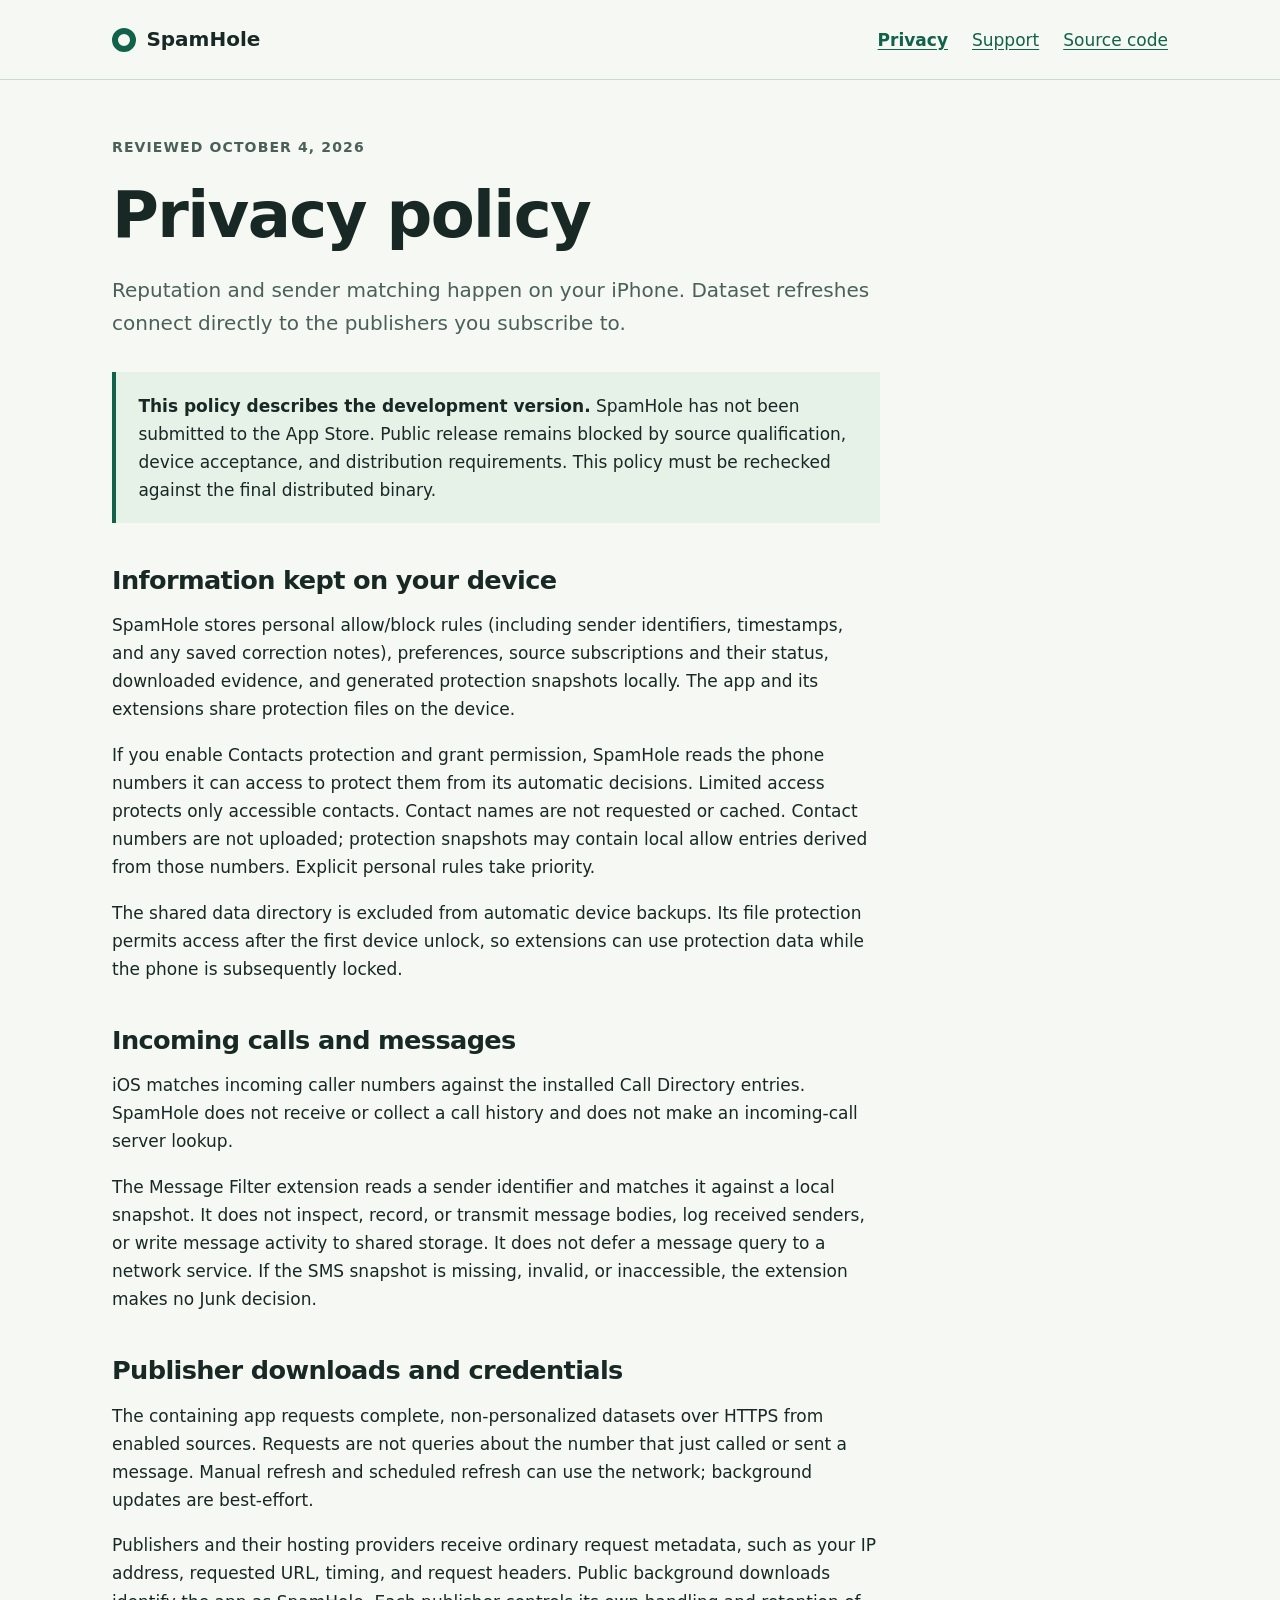
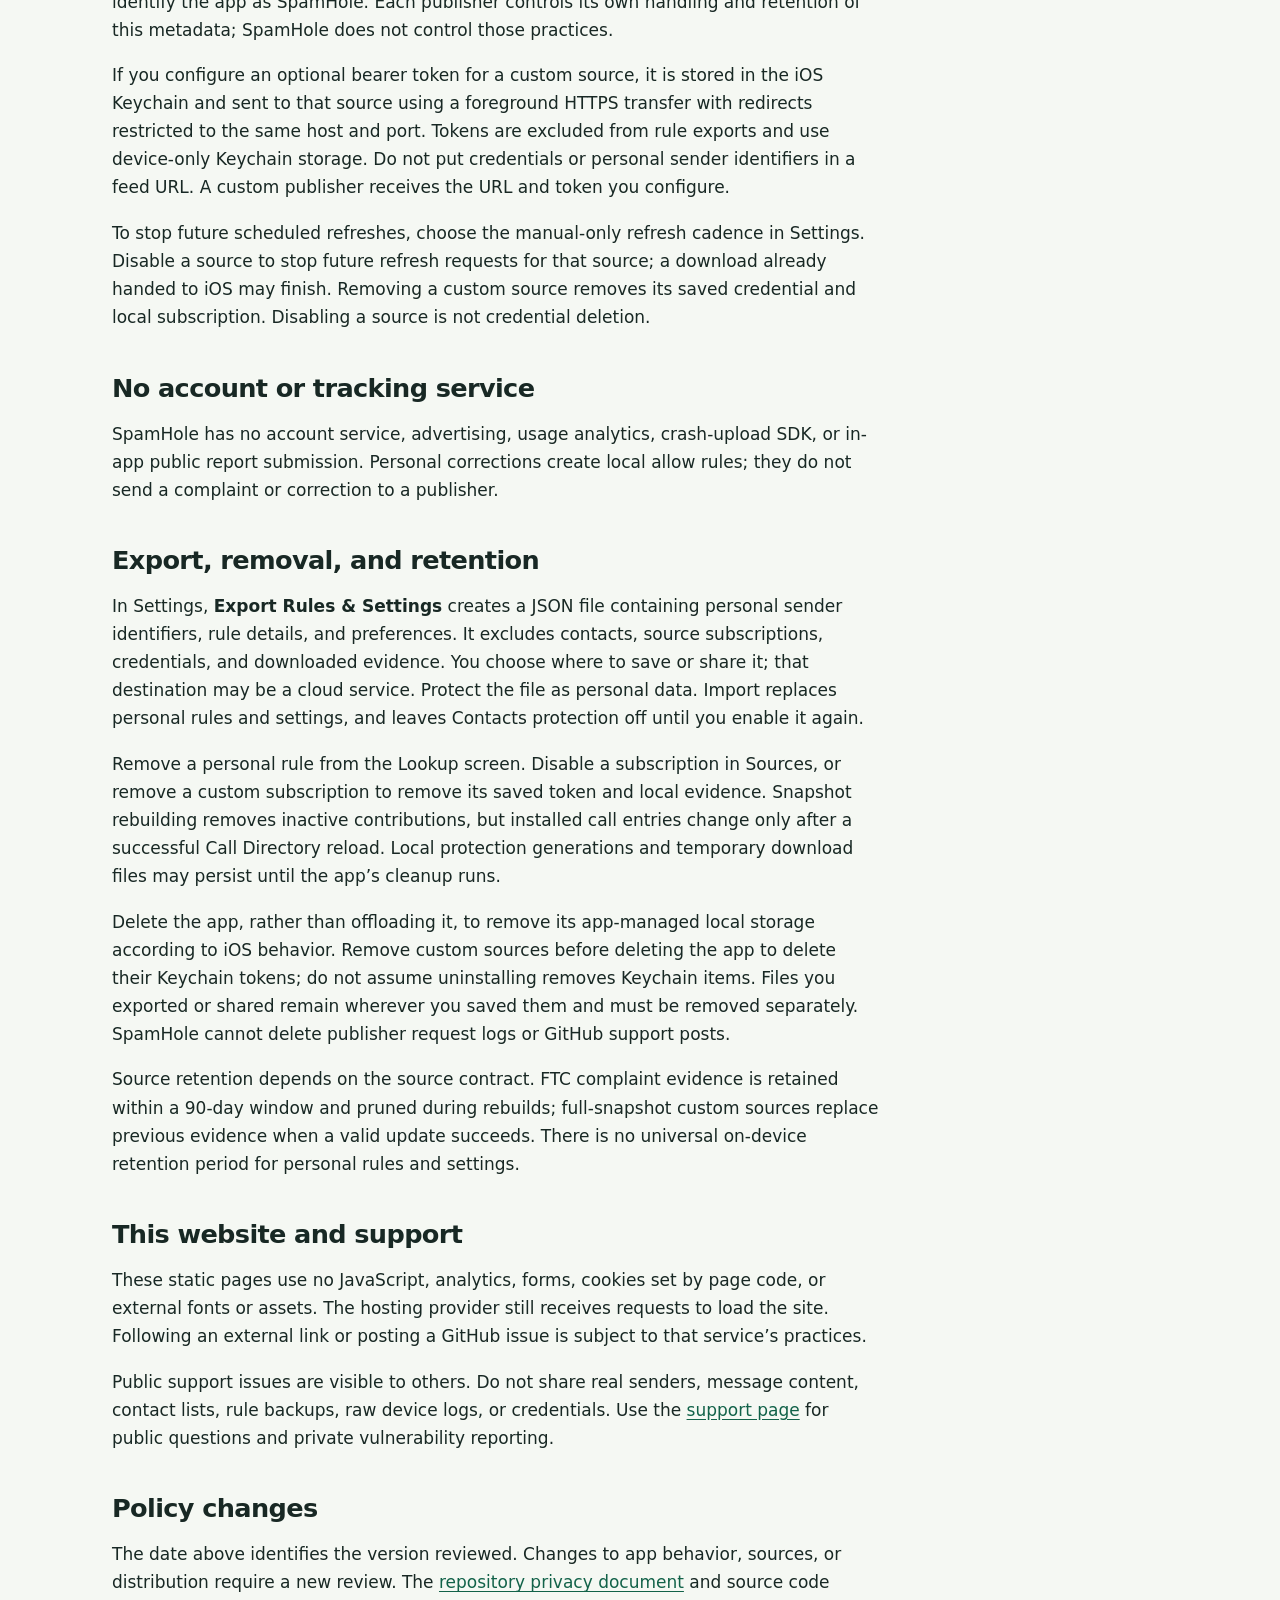
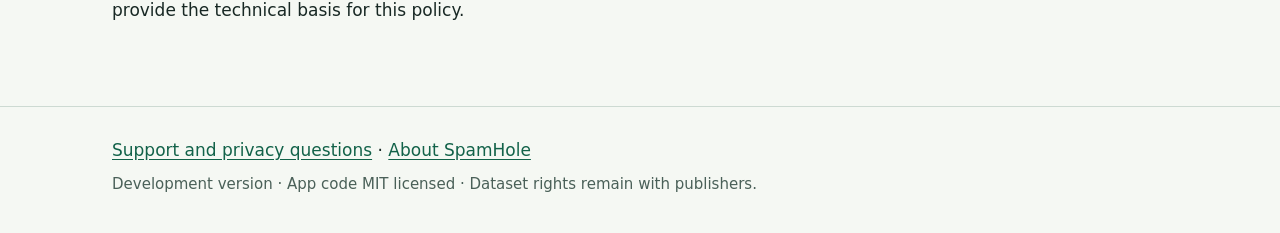
==== docs/site/privacy.html @ cdbd76ef "Automate iOS release checks and publish privacy and support pages" ====
<!doctype html>
<html lang="en">
<head>
    <meta charset="utf-8">
    <meta name="viewport" content="width=device-width, initial-scale=1">
    <meta name="description" content="SpamHole development privacy policy: local sender rules, optional Contacts protection, publisher downloads, export, and deletion.">
    <title>Privacy Policy — SpamHole</title>
    <link rel="stylesheet" href="styles.css">
</head>
<body>
    <a class="skip" href="#main">Skip to content</a>
    <header><div class="wrap header-inner">
        <a class="brand" href="index.html"><span class="mark" aria-hidden="true"></span>SpamHole</a>
        <nav aria-label="Main navigation"><a href="privacy.html" aria-current="page">Privacy</a><a href="support.html">Support</a><a href="https://github.com/eslutz/SpamHole">Source code</a></nav>
    </div></header>
    <main id="main" class="wrap"><div class="content">
        <p class="eyebrow">Reviewed October 4, 2026</p>
        <h1>Privacy policy</h1>
        <p class="lead">Reputation and sender matching happen on your iPhone. Dataset refreshes connect directly to the publishers you subscribe to.</p>
        <div class="notice"><p><strong>This policy describes the development version.</strong> SpamHole has not been submitted to the App Store. Public release remains blocked by source qualification, device acceptance, and distribution requirements. This policy must be rechecked against the final distributed binary.</p></div>
        <section><h2>Information kept on your device</h2><p>SpamHole stores personal allow/block rules (including sender identifiers, timestamps, and any saved correction notes), preferences, source subscriptions and their status, downloaded evidence, and generated protection snapshots locally. The app and its extensions share protection files on the device.</p><p>If you enable Contacts protection and grant permission, SpamHole reads the phone numbers it can access to protect them from its automatic decisions. Limited access protects only accessible contacts. Contact names are not requested or cached. Contact numbers are not uploaded; protection snapshots may contain local allow entries derived from those numbers. Explicit personal rules take priority.</p><p>The shared data directory is excluded from automatic device backups. Its file protection permits access after the first device unlock, so extensions can use protection data while the phone is subsequently locked.</p></section>
        <section><h2>Incoming calls and messages</h2><p>iOS matches incoming caller numbers against the installed Call Directory entries. SpamHole does not receive or collect a call history and does not make an incoming-call server lookup.</p><p>The Message Filter extension reads a sender identifier and matches it against a local snapshot. It does not inspect, record, or transmit message bodies, log received senders, or write message activity to shared storage. It does not defer a message query to a network service. If the SMS snapshot is missing, invalid, or inaccessible, the extension makes no Junk decision.</p></section>
        <section><h2>Publisher downloads and credentials</h2><p>The containing app requests complete, non-personalized datasets over HTTPS from enabled sources. Requests are not queries about the number that just called or sent a message. Manual refresh and scheduled refresh can use the network; background updates are best-effort.</p><p>Publishers and their hosting providers receive ordinary request metadata, such as your IP address, requested URL, timing, and request headers. Public background downloads identify the app as SpamHole. Each publisher controls its own handling and retention of this metadata; SpamHole does not control those practices.</p><p>If you configure an optional bearer token for a custom source, it is stored in the iOS Keychain and sent to that source using a foreground HTTPS transfer with redirects restricted to the same host and port. Tokens are excluded from rule exports and use device-only Keychain storage. Do not put credentials or personal sender identifiers in a feed URL. A custom publisher receives the URL and token you configure.</p><p>To stop future scheduled refreshes, choose the manual-only refresh cadence in Settings. Disable a source to stop future refresh requests for that source; a download already handed to iOS may finish. Removing a custom source removes its saved credential and local subscription. Disabling a source is not credential deletion.</p></section>
        <section><h2>No account or tracking service</h2><p>SpamHole has no account service, advertising, usage analytics, crash-upload SDK, or in-app public report submission. Personal corrections create local allow rules; they do not send a complaint or correction to a publisher.</p></section>
        <section><h2>Export, removal, and retention</h2><p>In Settings, <strong>Export Rules &amp; Settings</strong> creates a JSON file containing personal sender identifiers, rule details, and preferences. It excludes contacts, source subscriptions, credentials, and downloaded evidence. You choose where to save or share it; that destination may be a cloud service. Protect the file as personal data. Import replaces personal rules and settings, and leaves Contacts protection off until you enable it again.</p><p>Remove a personal rule from the Lookup screen. Disable a subscription in Sources, or remove a custom subscription to remove its saved token and local evidence. Snapshot rebuilding removes inactive contributions, but installed call entries change only after a successful Call Directory reload. Local protection generations and temporary download files may persist until the app’s cleanup runs.</p><p>Delete the app, rather than offloading it, to remove its app-managed local storage according to iOS behavior. Remove custom sources before deleting the app to delete their Keychain tokens; do not assume uninstalling removes Keychain items. Files you exported or shared remain wherever you saved them and must be removed separately. SpamHole cannot delete publisher request logs or GitHub support posts.</p><p>Source retention depends on the source contract. FTC complaint evidence is retained within a 90-day window and pruned during rebuilds; full-snapshot custom sources replace previous evidence when a valid update succeeds. There is no universal on-device retention period for personal rules and settings.</p></section>
        <section><h2>This website and support</h2><p>These static pages use no JavaScript, analytics, forms, cookies set by page code, or external fonts or assets. The hosting provider still receives requests to load the site. Following an external link or posting a GitHub issue is subject to that service’s practices.</p><p>Public support issues are visible to others. Do not share real senders, message content, contact lists, rule backups, raw device logs, or credentials. Use the <a href="support.html">support page</a> for public questions and private vulnerability reporting.</p></section>
        <section><h2>Policy changes</h2><p>The date above identifies the version reviewed. Changes to app behavior, sources, or distribution require a new review. The <a href="https://github.com/eslutz/SpamHole/blob/main/docs/privacy.md">repository privacy document</a> and source code provide the technical basis for this policy.</p></section>
    </div></main>
    <footer><div class="wrap"><p><a href="support.html">Support and privacy questions</a> · <a href="index.html">About SpamHole</a></p><p class="small">Development version · App code MIT licensed · Dataset rights remain with publishers.</p></div></footer>
</body>
</html>
---- docs/site/styles.css ----
:root { color-scheme: light; --ink: #182824; --muted: #4a6058; --paper: #f5f8f3; --line: #cddad2; --accent: #126249; --tint: #e6f1e8; }
* { box-sizing: border-box; }
html { scroll-padding-top: 2rem; }
body { margin: 0; background: var(--paper); color: var(--ink); font: 1.0625rem/1.65 system-ui, -apple-system, BlinkMacSystemFont, "Segoe UI", sans-serif; }
a { color: var(--accent); text-underline-offset: .2em; }
a:hover { text-decoration-thickness: .15em; }
a:focus-visible, summary:focus-visible { outline: 3px solid var(--accent); outline-offset: 5px; border-radius: 2px; }
.skip { position: absolute; top: -6rem; left: 1rem; padding: .65rem 1rem; background: white; z-index: 1; }
.skip:focus { top: 1rem; }
.wrap { width: min(100% - 2.5rem, 66rem); margin-inline: auto; }
header { border-bottom: 1px solid var(--line); }
.header-inner { display: flex; align-items: center; justify-content: space-between; gap: 1.5rem; padding-block: 1.2rem; flex-wrap: wrap; }
.brand { display: inline-flex; align-items: center; gap: .65rem; color: var(--ink); font-weight: 750; font-size: 1.25rem; text-decoration: none; }
.mark { width: 1.5rem; height: 1.5rem; border-radius: 50%; border: .4rem solid var(--accent); }
nav { display: flex; gap: 1.5rem; flex-wrap: wrap; }
nav a { padding-block: .4rem; }
nav a[aria-current="page"] { font-weight: 750; }
main { padding-block: 3.5rem 4rem; }
.eyebrow { font-size: .875rem; font-weight: 700; letter-spacing: .08em; text-transform: uppercase; color: var(--muted); }
h1, h2, h3 { line-height: 1.2; letter-spacing: -.025em; }
h1 { margin: .6rem 0 1.3rem; font-size: clamp(2.25rem, 6vw, 4rem); max-width: 17ch; }
h2 { font-size: 1.6rem; margin: 0 0 1rem; }
h3 { font-size: 1.2rem; }
p { margin: 0 0 1.1rem; }
.lead { font-size: 1.25rem; max-width: 48rem; color: var(--muted); }
.notice { border-left: 4px solid var(--accent); padding: 1.2rem 1.4rem; margin-block: 2rem; background: var(--tint); }
.notice p:last-child { margin-bottom: 0; }
.content { max-width: 48rem; }
section { margin-top: 2.6rem; }
.grid { display: grid; grid-template-columns: repeat(2, minmax(0, 1fr)); gap: 1.25rem; margin-top: 2rem; }
.card { border: 1px solid var(--line); background: white; border-radius: .75rem; padding: 1.6rem; }
.card h2 { font-size: 1.4rem; }
.button { display: inline-block; background: var(--accent); color: white; text-decoration: none; font-weight: 650; padding: .75rem 1.1rem; border-radius: .4rem; }
ul, ol { padding-left: 1.5rem; }
li { margin-block: .6rem; }
details { border-top: 1px solid var(--line); padding-block: 1rem; }
details:last-child { border-bottom: 1px solid var(--line); }
summary { cursor: pointer; font-weight: 650; padding-block: .3rem; }
details p { margin: 1rem 0 .4rem; }
.small { font-size: .9375rem; color: var(--muted); }
footer { border-top: 1px solid var(--line); padding-block: 1.8rem; }
footer p { margin-bottom: .5rem; }
@media (max-width: 38rem) { .grid { grid-template-columns: 1fr; } main { padding-top: 2.25rem; } nav { gap: 1rem; } }
@media (prefers-reduced-motion: reduce) { html { scroll-behavior: auto; } }
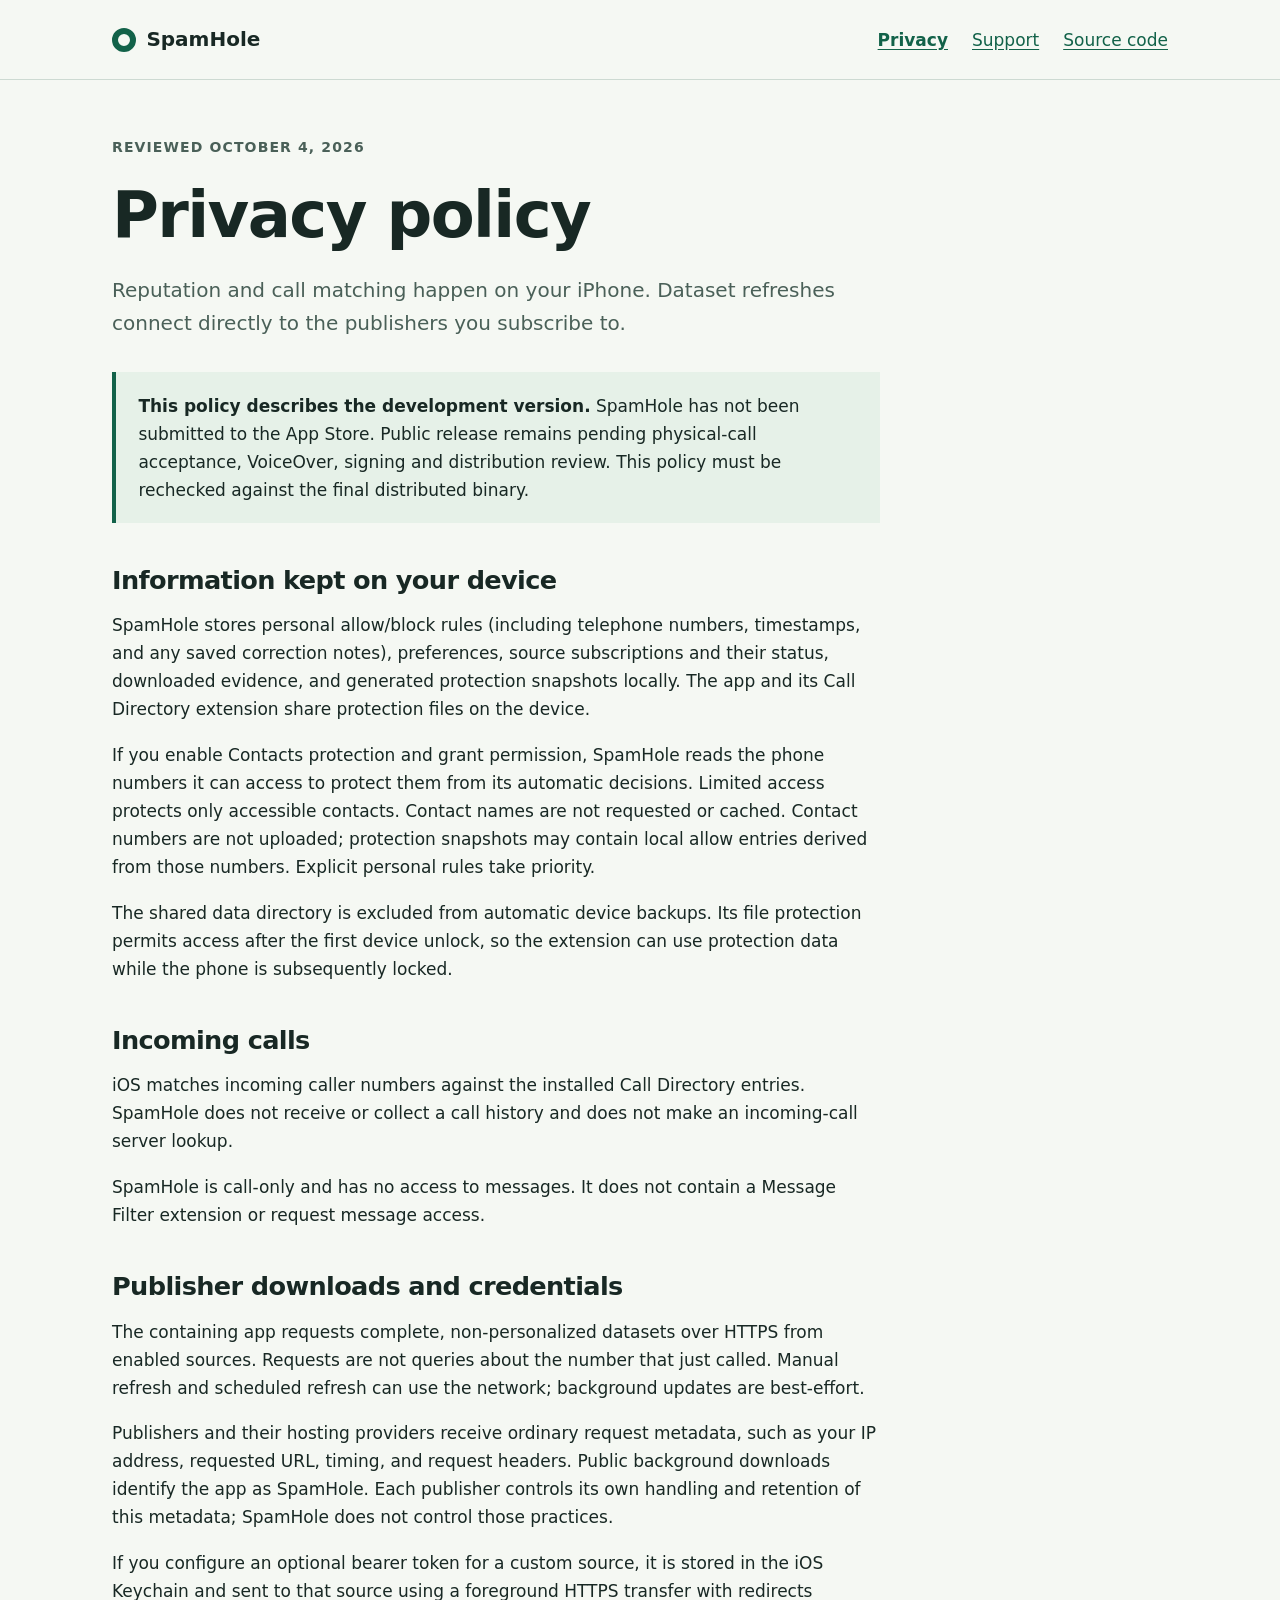
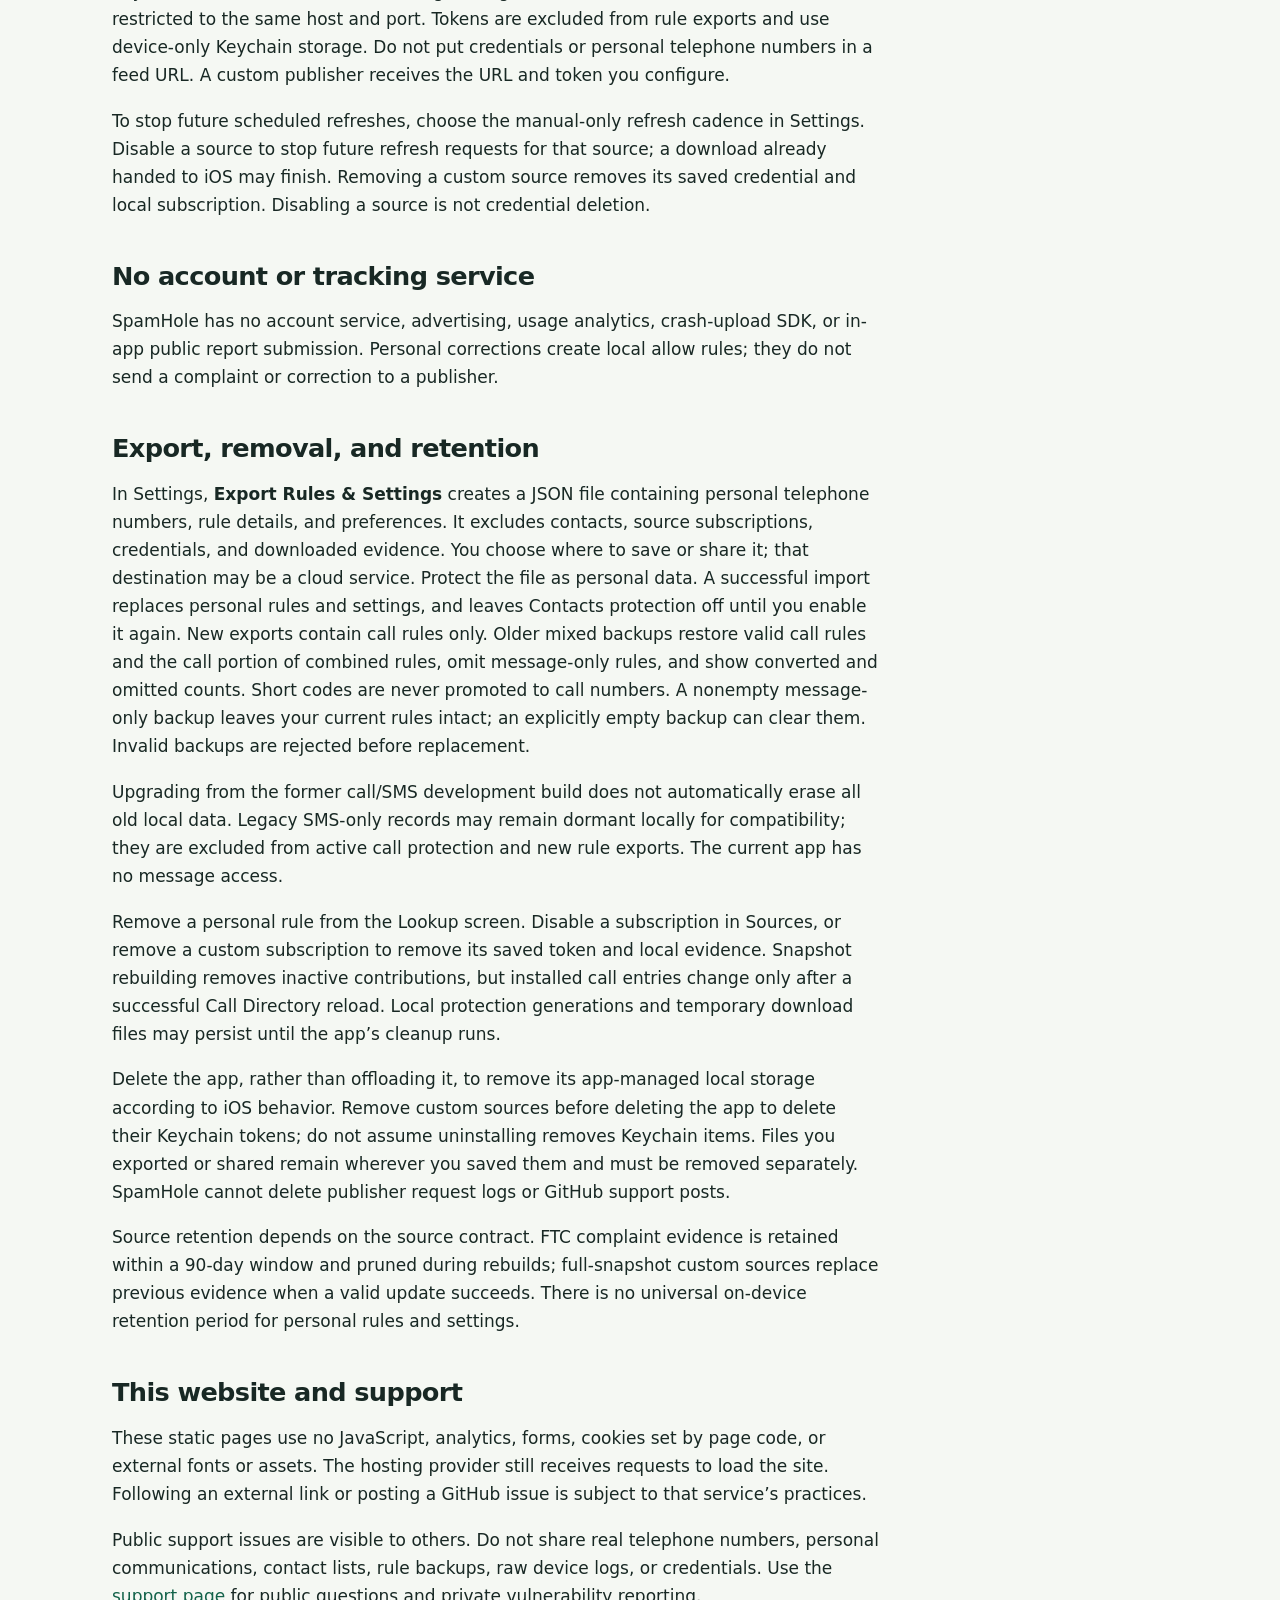
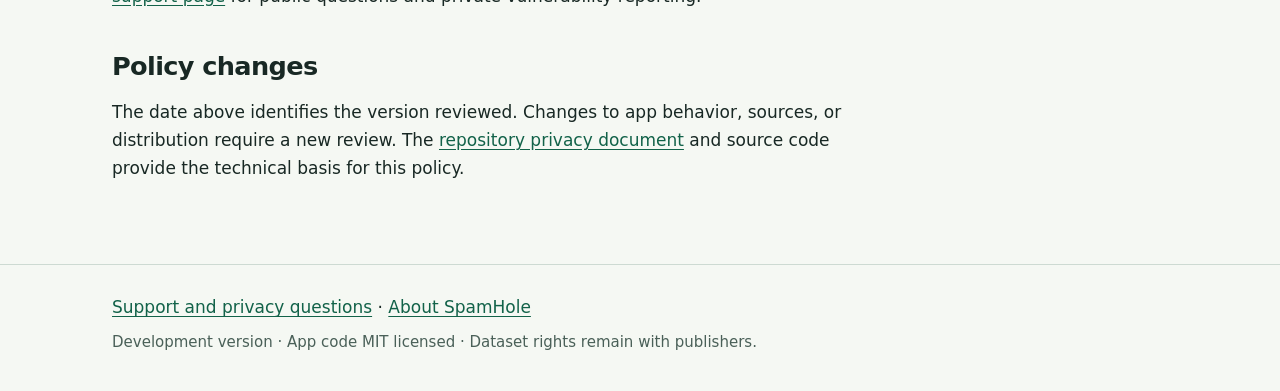
==== commit 1652f168: "Make SpamHole call-only and preserve legacy local data" ====
--- a/docs/site/privacy.html
+++ b/docs/site/privacy.html
@@ -3,7 +3,7 @@
 <head>
     <meta charset="utf-8">
     <meta name="viewport" content="width=device-width, initial-scale=1">
-    <meta name="description" content="SpamHole development privacy policy: local sender rules, optional Contacts protection, publisher downloads, export, and deletion.">
+    <meta name="description" content="SpamHole development privacy policy: local call rules, optional Contacts protection, publisher downloads, export, and deletion.">
     <title>Privacy Policy — SpamHole</title>
     <link rel="stylesheet" href="styles.css">
 </head>
@@ -16,14 +16,14 @@
     <main id="main" class="wrap"><div class="content">
         <p class="eyebrow">Reviewed October 4, 2026</p>
         <h1>Privacy policy</h1>
-        <p class="lead">Reputation and sender matching happen on your iPhone. Dataset refreshes connect directly to the publishers you subscribe to.</p>
-        <div class="notice"><p><strong>This policy describes the development version.</strong> SpamHole has not been submitted to the App Store. Public release remains blocked by source qualification, device acceptance, and distribution requirements. This policy must be rechecked against the final distributed binary.</p></div>
-        <section><h2>Information kept on your device</h2><p>SpamHole stores personal allow/block rules (including sender identifiers, timestamps, and any saved correction notes), preferences, source subscriptions and their status, downloaded evidence, and generated protection snapshots locally. The app and its extensions share protection files on the device.</p><p>If you enable Contacts protection and grant permission, SpamHole reads the phone numbers it can access to protect them from its automatic decisions. Limited access protects only accessible contacts. Contact names are not requested or cached. Contact numbers are not uploaded; protection snapshots may contain local allow entries derived from those numbers. Explicit personal rules take priority.</p><p>The shared data directory is excluded from automatic device backups. Its file protection permits access after the first device unlock, so extensions can use protection data while the phone is subsequently locked.</p></section>
-        <section><h2>Incoming calls and messages</h2><p>iOS matches incoming caller numbers against the installed Call Directory entries. SpamHole does not receive or collect a call history and does not make an incoming-call server lookup.</p><p>The Message Filter extension reads a sender identifier and matches it against a local snapshot. It does not inspect, record, or transmit message bodies, log received senders, or write message activity to shared storage. It does not defer a message query to a network service. If the SMS snapshot is missing, invalid, or inaccessible, the extension makes no Junk decision.</p></section>
-        <section><h2>Publisher downloads and credentials</h2><p>The containing app requests complete, non-personalized datasets over HTTPS from enabled sources. Requests are not queries about the number that just called or sent a message. Manual refresh and scheduled refresh can use the network; background updates are best-effort.</p><p>Publishers and their hosting providers receive ordinary request metadata, such as your IP address, requested URL, timing, and request headers. Public background downloads identify the app as SpamHole. Each publisher controls its own handling and retention of this metadata; SpamHole does not control those practices.</p><p>If you configure an optional bearer token for a custom source, it is stored in the iOS Keychain and sent to that source using a foreground HTTPS transfer with redirects restricted to the same host and port. Tokens are excluded from rule exports and use device-only Keychain storage. Do not put credentials or personal sender identifiers in a feed URL. A custom publisher receives the URL and token you configure.</p><p>To stop future scheduled refreshes, choose the manual-only refresh cadence in Settings. Disable a source to stop future refresh requests for that source; a download already handed to iOS may finish. Removing a custom source removes its saved credential and local subscription. Disabling a source is not credential deletion.</p></section>
+        <p class="lead">Reputation and call matching happen on your iPhone. Dataset refreshes connect directly to the publishers you subscribe to.</p>
+        <div class="notice"><p><strong>This policy describes the development version.</strong> SpamHole has not been submitted to the App Store. Public release remains pending physical-call acceptance, VoiceOver, signing and distribution review. This policy must be rechecked against the final distributed binary.</p></div>
+        <section><h2>Information kept on your device</h2><p>SpamHole stores personal allow/block rules (including telephone numbers, timestamps, and any saved correction notes), preferences, source subscriptions and their status, downloaded evidence, and generated protection snapshots locally. The app and its Call Directory extension share protection files on the device.</p><p>If you enable Contacts protection and grant permission, SpamHole reads the phone numbers it can access to protect them from its automatic decisions. Limited access protects only accessible contacts. Contact names are not requested or cached. Contact numbers are not uploaded; protection snapshots may contain local allow entries derived from those numbers. Explicit personal rules take priority.</p><p>The shared data directory is excluded from automatic device backups. Its file protection permits access after the first device unlock, so the extension can use protection data while the phone is subsequently locked.</p></section>
+        <section><h2>Incoming calls</h2><p>iOS matches incoming caller numbers against the installed Call Directory entries. SpamHole does not receive or collect a call history and does not make an incoming-call server lookup.</p><p>SpamHole is call-only and has no access to messages. It does not contain a Message Filter extension or request message access.</p></section>
+        <section><h2>Publisher downloads and credentials</h2><p>The containing app requests complete, non-personalized datasets over HTTPS from enabled sources. Requests are not queries about the number that just called. Manual refresh and scheduled refresh can use the network; background updates are best-effort.</p><p>Publishers and their hosting providers receive ordinary request metadata, such as your IP address, requested URL, timing, and request headers. Public background downloads identify the app as SpamHole. Each publisher controls its own handling and retention of this metadata; SpamHole does not control those practices.</p><p>If you configure an optional bearer token for a custom source, it is stored in the iOS Keychain and sent to that source using a foreground HTTPS transfer with redirects restricted to the same host and port. Tokens are excluded from rule exports and use device-only Keychain storage. Do not put credentials or personal telephone numbers in a feed URL. A custom publisher receives the URL and token you configure.</p><p>To stop future scheduled refreshes, choose the manual-only refresh cadence in Settings. Disable a source to stop future refresh requests for that source; a download already handed to iOS may finish. Removing a custom source removes its saved credential and local subscription. Disabling a source is not credential deletion.</p></section>
         <section><h2>No account or tracking service</h2><p>SpamHole has no account service, advertising, usage analytics, crash-upload SDK, or in-app public report submission. Personal corrections create local allow rules; they do not send a complaint or correction to a publisher.</p></section>
-        <section><h2>Export, removal, and retention</h2><p>In Settings, <strong>Export Rules &amp; Settings</strong> creates a JSON file containing personal sender identifiers, rule details, and preferences. It excludes contacts, source subscriptions, credentials, and downloaded evidence. You choose where to save or share it; that destination may be a cloud service. Protect the file as personal data. Import replaces personal rules and settings, and leaves Contacts protection off until you enable it again.</p><p>Remove a personal rule from the Lookup screen. Disable a subscription in Sources, or remove a custom subscription to remove its saved token and local evidence. Snapshot rebuilding removes inactive contributions, but installed call entries change only after a successful Call Directory reload. Local protection generations and temporary download files may persist until the app’s cleanup runs.</p><p>Delete the app, rather than offloading it, to remove its app-managed local storage according to iOS behavior. Remove custom sources before deleting the app to delete their Keychain tokens; do not assume uninstalling removes Keychain items. Files you exported or shared remain wherever you saved them and must be removed separately. SpamHole cannot delete publisher request logs or GitHub support posts.</p><p>Source retention depends on the source contract. FTC complaint evidence is retained within a 90-day window and pruned during rebuilds; full-snapshot custom sources replace previous evidence when a valid update succeeds. There is no universal on-device retention period for personal rules and settings.</p></section>
-        <section><h2>This website and support</h2><p>These static pages use no JavaScript, analytics, forms, cookies set by page code, or external fonts or assets. The hosting provider still receives requests to load the site. Following an external link or posting a GitHub issue is subject to that service’s practices.</p><p>Public support issues are visible to others. Do not share real senders, message content, contact lists, rule backups, raw device logs, or credentials. Use the <a href="support.html">support page</a> for public questions and private vulnerability reporting.</p></section>
+        <section><h2>Export, removal, and retention</h2><p>In Settings, <strong>Export Rules &amp; Settings</strong> creates a JSON file containing personal telephone numbers, rule details, and preferences. It excludes contacts, source subscriptions, credentials, and downloaded evidence. You choose where to save or share it; that destination may be a cloud service. Protect the file as personal data. A successful import replaces personal rules and settings, and leaves Contacts protection off until you enable it again. New exports contain call rules only. Older mixed backups restore valid call rules and the call portion of combined rules, omit message-only rules, and show converted and omitted counts. Short codes are never promoted to call numbers. A nonempty message-only backup leaves your current rules intact; an explicitly empty backup can clear them. Invalid backups are rejected before replacement.</p><p>Upgrading from the former call/SMS development build does not automatically erase all old local data. Legacy SMS-only records may remain dormant locally for compatibility; they are excluded from active call protection and new rule exports. The current app has no message access.</p><p>Remove a personal rule from the Lookup screen. Disable a subscription in Sources, or remove a custom subscription to remove its saved token and local evidence. Snapshot rebuilding removes inactive contributions, but installed call entries change only after a successful Call Directory reload. Local protection generations and temporary download files may persist until the app’s cleanup runs.</p><p>Delete the app, rather than offloading it, to remove its app-managed local storage according to iOS behavior. Remove custom sources before deleting the app to delete their Keychain tokens; do not assume uninstalling removes Keychain items. Files you exported or shared remain wherever you saved them and must be removed separately. SpamHole cannot delete publisher request logs or GitHub support posts.</p><p>Source retention depends on the source contract. FTC complaint evidence is retained within a 90-day window and pruned during rebuilds; full-snapshot custom sources replace previous evidence when a valid update succeeds. There is no universal on-device retention period for personal rules and settings.</p></section>
+        <section><h2>This website and support</h2><p>These static pages use no JavaScript, analytics, forms, cookies set by page code, or external fonts or assets. The hosting provider still receives requests to load the site. Following an external link or posting a GitHub issue is subject to that service’s practices.</p><p>Public support issues are visible to others. Do not share real telephone numbers, personal communications, contact lists, rule backups, raw device logs, or credentials. Use the <a href="support.html">support page</a> for public questions and private vulnerability reporting.</p></section>
         <section><h2>Policy changes</h2><p>The date above identifies the version reviewed. Changes to app behavior, sources, or distribution require a new review. The <a href="https://github.com/eslutz/SpamHole/blob/main/docs/privacy.md">repository privacy document</a> and source code provide the technical basis for this policy.</p></section>
     </div></main>
     <footer><div class="wrap"><p><a href="support.html">Support and privacy questions</a> · <a href="index.html">About SpamHole</a></p><p class="small">Development version · App code MIT licensed · Dataset rights remain with publishers.</p></div></footer>
--- a/docs/site/styles.css
+++ b/docs/site/styles.css
@@ -1,7 +1,7 @@
 :root { color-scheme: light; --ink: #182824; --muted: #4a6058; --paper: #f5f8f3; --line: #cddad2; --accent: #126249; --tint: #e6f1e8; }
 * { box-sizing: border-box; }
 html { scroll-padding-top: 2rem; }
-body { margin: 0; background: var(--paper); color: var(--ink); font: 1.0625rem/1.65 system-ui, -apple-system, BlinkMacSystemFont, "Segoe UI", sans-serif; }
+body { margin: 0; background: var(--paper); color: var(--ink); font: 1.0625rem/1.65 system-ui, -apple-system, BlinkMacSystemFont, "Segoe UI", sans-serif; overflow-wrap: anywhere; }
 a { color: var(--accent); text-underline-offset: .2em; }
 a:hover { text-decoration-thickness: .15em; }
 a:focus-visible, summary:focus-visible { outline: 3px solid var(--accent); outline-offset: 5px; border-radius: 2px; }
@@ -18,7 +18,7 @@
 main { padding-block: 3.5rem 4rem; }
 .eyebrow { font-size: .875rem; font-weight: 700; letter-spacing: .08em; text-transform: uppercase; color: var(--muted); }
 h1, h2, h3 { line-height: 1.2; letter-spacing: -.025em; }
-h1 { margin: .6rem 0 1.3rem; font-size: clamp(2.25rem, 6vw, 4rem); max-width: 17ch; }
+h1 { margin: .6rem 0 1.3rem; font-size: clamp(2.25rem, 6vw, 4rem); max-width: 17ch; overflow-wrap: anywhere; }
 h2 { font-size: 1.6rem; margin: 0 0 1rem; }
 h3 { font-size: 1.2rem; }
 p { margin: 0 0 1.1rem; }
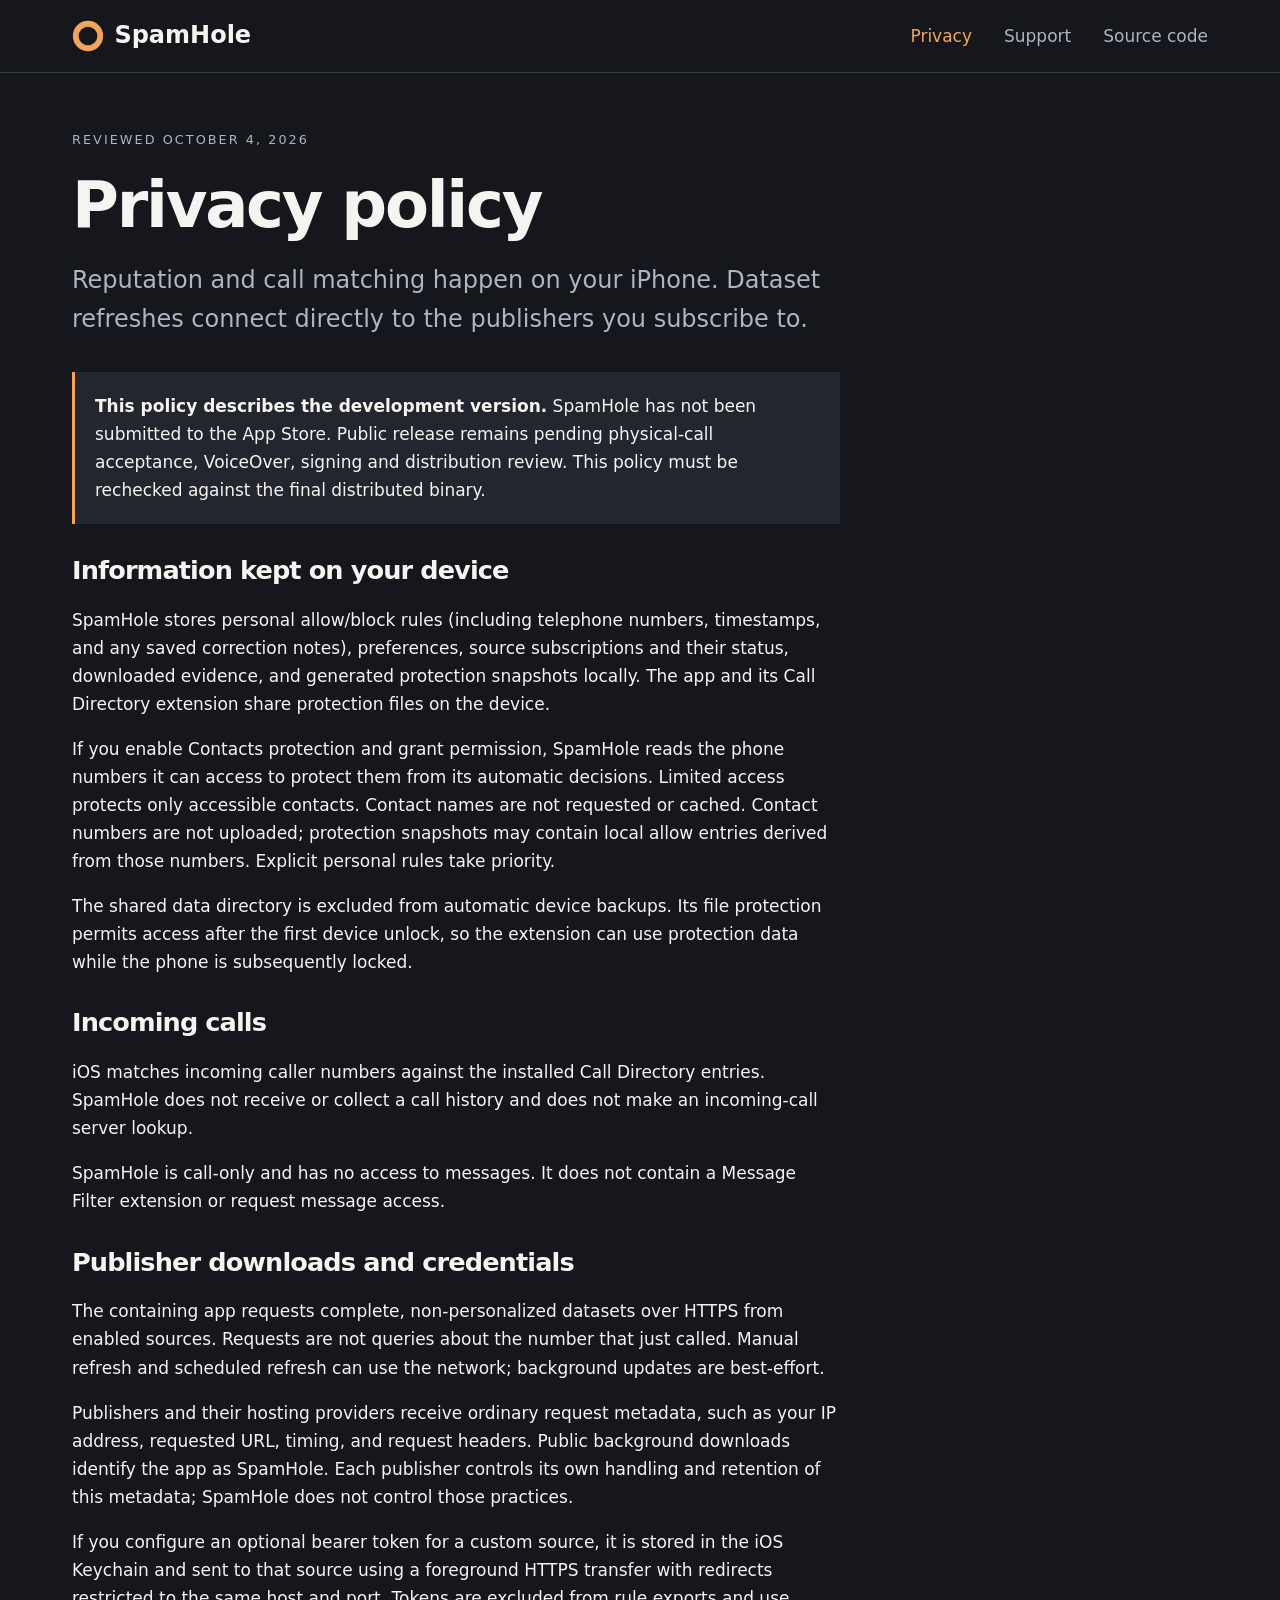
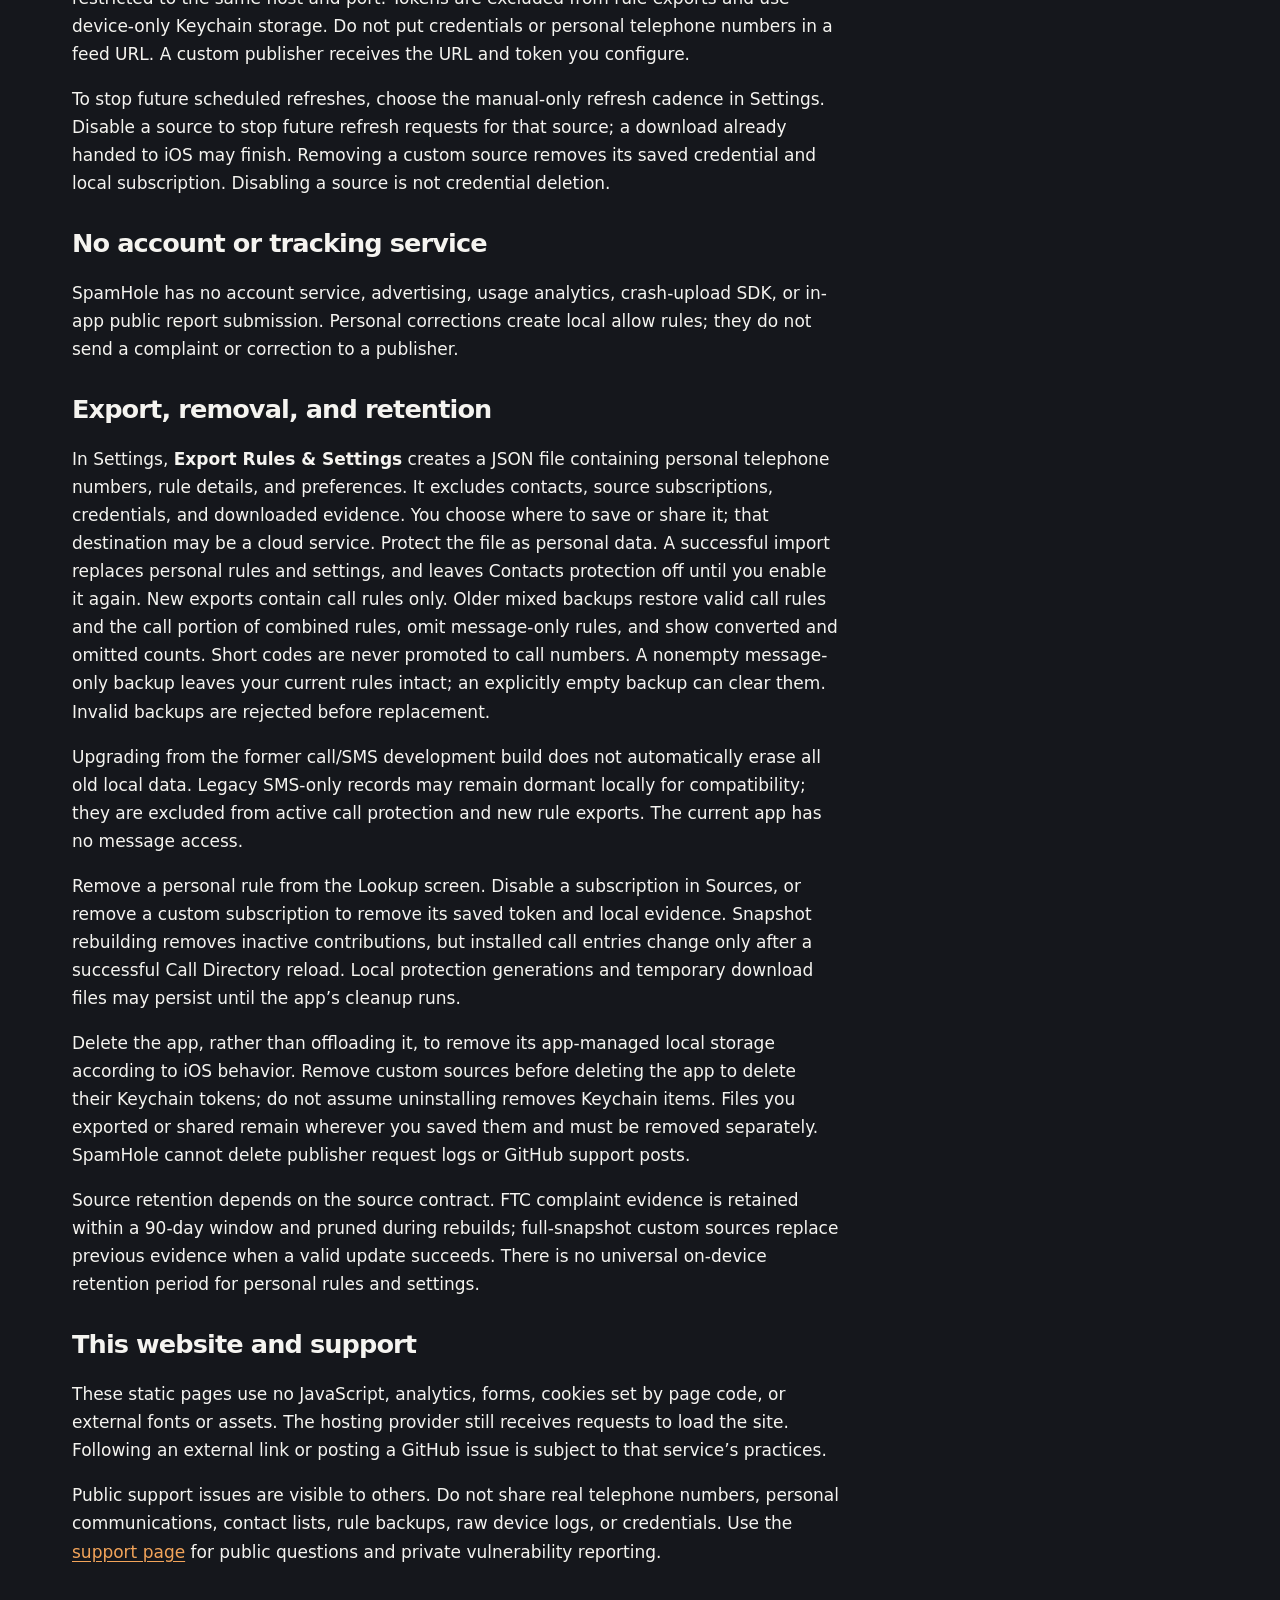
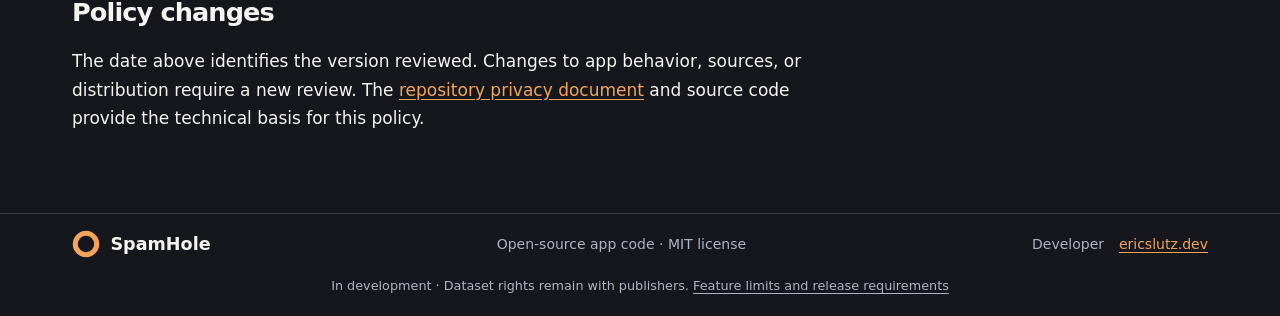
==== commit 5d46e3db: "Apply the approved charcoal and amber SpamHole brand" ====
--- a/docs/site/privacy.html
+++ b/docs/site/privacy.html
@@ -10,7 +10,7 @@
 <body>
     <a class="skip" href="#main">Skip to content</a>
     <header><div class="wrap header-inner">
-        <a class="brand" href="index.html"><span class="mark" aria-hidden="true"></span>SpamHole</a>
+        <a class="brand" href="index.html"><img class="mark" src="assets/logo.svg" width="32" height="32" alt="">SpamHole</a>
         <nav aria-label="Main navigation"><a href="privacy.html" aria-current="page">Privacy</a><a href="support.html">Support</a><a href="https://github.com/eslutz/SpamHole">Source code</a></nav>
     </div></header>
     <main id="main" class="wrap"><div class="content">
@@ -26,6 +26,6 @@
         <section><h2>This website and support</h2><p>These static pages use no JavaScript, analytics, forms, cookies set by page code, or external fonts or assets. The hosting provider still receives requests to load the site. Following an external link or posting a GitHub issue is subject to that service’s practices.</p><p>Public support issues are visible to others. Do not share real telephone numbers, personal communications, contact lists, rule backups, raw device logs, or credentials. Use the <a href="support.html">support page</a> for public questions and private vulnerability reporting.</p></section>
         <section><h2>Policy changes</h2><p>The date above identifies the version reviewed. Changes to app behavior, sources, or distribution require a new review. The <a href="https://github.com/eslutz/SpamHole/blob/main/docs/privacy.md">repository privacy document</a> and source code provide the technical basis for this policy.</p></section>
     </div></main>
-    <footer><div class="wrap"><p><a href="support.html">Support and privacy questions</a> · <a href="index.html">About SpamHole</a></p><p class="small">Development version · App code MIT licensed · Dataset rights remain with publishers.</p></div></footer>
+    <footer><div class="wrap footer-inner"><a class="brand" href="index.html"><img class="mark" src="assets/logo.svg" width="32" height="32" alt="">SpamHole</a><p>Open-source app code · MIT license</p><p>Developer <a href="https://ericslutz.dev">ericslutz.dev</a></p></div><div class="wrap small legal">In development · Dataset rights remain with publishers. <a href="support.html">Feature limits and release requirements</a></div></footer>
 </body>
 </html>
--- a/docs/site/styles.css
+++ b/docs/site/styles.css
@@ -1,44 +1,282 @@
-:root { color-scheme: light; --ink: #182824; --muted: #4a6058; --paper: #f5f8f3; --line: #cddad2; --accent: #126249; --tint: #e6f1e8; }
-* { box-sizing: border-box; }
-html { scroll-padding-top: 2rem; }
-body { margin: 0; background: var(--paper); color: var(--ink); font: 1.0625rem/1.65 system-ui, -apple-system, BlinkMacSystemFont, "Segoe UI", sans-serif; overflow-wrap: anywhere; }
-a { color: var(--accent); text-underline-offset: .2em; }
-a:hover { text-decoration-thickness: .15em; }
-a:focus-visible, summary:focus-visible { outline: 3px solid var(--accent); outline-offset: 5px; border-radius: 2px; }
-.skip { position: absolute; top: -6rem; left: 1rem; padding: .65rem 1rem; background: white; z-index: 1; }
-.skip:focus { top: 1rem; }
-.wrap { width: min(100% - 2.5rem, 66rem); margin-inline: auto; }
-header { border-bottom: 1px solid var(--line); }
-.header-inner { display: flex; align-items: center; justify-content: space-between; gap: 1.5rem; padding-block: 1.2rem; flex-wrap: wrap; }
-.brand { display: inline-flex; align-items: center; gap: .65rem; color: var(--ink); font-weight: 750; font-size: 1.25rem; text-decoration: none; }
-.mark { width: 1.5rem; height: 1.5rem; border-radius: 50%; border: .4rem solid var(--accent); }
-nav { display: flex; gap: 1.5rem; flex-wrap: wrap; }
-nav a { padding-block: .4rem; }
-nav a[aria-current="page"] { font-weight: 750; }
-main { padding-block: 3.5rem 4rem; }
-.eyebrow { font-size: .875rem; font-weight: 700; letter-spacing: .08em; text-transform: uppercase; color: var(--muted); }
-h1, h2, h3 { line-height: 1.2; letter-spacing: -.025em; }
-h1 { margin: .6rem 0 1.3rem; font-size: clamp(2.25rem, 6vw, 4rem); max-width: 17ch; overflow-wrap: anywhere; }
-h2 { font-size: 1.6rem; margin: 0 0 1rem; }
-h3 { font-size: 1.2rem; }
-p { margin: 0 0 1.1rem; }
-.lead { font-size: 1.25rem; max-width: 48rem; color: var(--muted); }
-.notice { border-left: 4px solid var(--accent); padding: 1.2rem 1.4rem; margin-block: 2rem; background: var(--tint); }
-.notice p:last-child { margin-bottom: 0; }
-.content { max-width: 48rem; }
-section { margin-top: 2.6rem; }
-.grid { display: grid; grid-template-columns: repeat(2, minmax(0, 1fr)); gap: 1.25rem; margin-top: 2rem; }
-.card { border: 1px solid var(--line); background: white; border-radius: .75rem; padding: 1.6rem; }
-.card h2 { font-size: 1.4rem; }
-.button { display: inline-block; background: var(--accent); color: white; text-decoration: none; font-weight: 650; padding: .75rem 1.1rem; border-radius: .4rem; }
-ul, ol { padding-left: 1.5rem; }
-li { margin-block: .6rem; }
-details { border-top: 1px solid var(--line); padding-block: 1rem; }
-details:last-child { border-bottom: 1px solid var(--line); }
-summary { cursor: pointer; font-weight: 650; padding-block: .3rem; }
-details p { margin: 1rem 0 .4rem; }
-.small { font-size: .9375rem; color: var(--muted); }
-footer { border-top: 1px solid var(--line); padding-block: 1.8rem; }
-footer p { margin-bottom: .5rem; }
-@media (max-width: 38rem) { .grid { grid-template-columns: 1fr; } main { padding-top: 2.25rem; } nav { gap: 1rem; } }
-@media (prefers-reduced-motion: reduce) { html { scroll-behavior: auto; } }
+/* SpamHole approved charcoal and amber palette. Local assets only. */
+:root {
+    color-scheme:dark;
+    --ink:#F5F4F0;
+    --muted:#ADB4C2;
+    --paper:#15171C;
+    --surface:#23262F;
+    --line:#363A43;
+    --accent:#F2A45A}
+
+* {
+    box-sizing:border-box}
+body {
+    margin:0;
+    background:var(--paper);
+    color:var(--ink);
+    font:1.0625rem/1.65 system-ui,-apple-system,BlinkMacSystemFont,"Segoe UI",sans-serif}
+a {
+    color:var(--accent);
+    text-underline-offset:.2em}
+a:hover {
+    text-decoration-thickness:2px}
+a:focus-visible,summary:focus-visible {
+    outline:3px solid var(--accent);
+    outline-offset:5px}
+.wrap {
+    width:min(calc(100% - 3rem),71rem);
+    margin-inline:auto}
+.skip {
+    position:absolute;
+    left:1rem;
+    top:-8rem;
+    background:var(--paper);
+    padding:.75rem;
+    z-index:5}
+.skip:focus {
+    top:1rem}
+header {
+    border-bottom:1px solid var(--line)}
+.header-inner {
+    display:flex;
+    justify-content:space-between;
+    align-items:center;
+    gap:1.5rem;
+    padding:1rem 0}
+.brand {
+    display:inline-flex;
+    align-items:center;
+    gap:.65rem;
+    color:var(--ink);
+    font-size:1.5rem;
+    font-weight:750;
+    text-decoration:none}
+.mark {
+    width:2rem;
+    height:2rem;
+    border:.5rem solid var(--accent);
+    border-radius:50%;
+    flex:none}
+nav {
+    display:flex;
+    gap:2rem;
+    flex-wrap:wrap}
+nav a {
+    color:var(--muted);
+    text-decoration:none}
+nav a[aria-current=page] {
+    color:var(--accent)}
+main {
+    padding:3.5rem 0 4rem}
+.home {
+    padding:0}
+.hero {
+    position:relative;
+    min-height:31.5rem;
+    display:grid;
+    grid-template-columns:1.25fr 1fr;
+    align-items:center}
+.hero-copy {
+    position:relative;
+    z-index:1;
+    padding:3rem 0}
+.eyebrow {
+    text-transform:uppercase;
+    letter-spacing:.16em;
+    font-size:.8rem;
+    color:var(--muted);
+    margin:0 0 1.25rem}
+h1,h2 {
+    line-height:1.12;
+    letter-spacing:-.035em}
+h1 {
+    font-size:clamp(2.5rem,6.5vw,5.25rem);
+    margin:0 0 .6rem}
+h2 {
+    font-size:1.6rem;
+    margin-top:2rem}
+.tagline {
+    font-size:clamp(2rem,4.8vw,3.8rem);
+    color:var(--accent);
+    margin:0;
+    white-space:nowrap}
+.lead {
+    font-size:1.5rem;
+    color:var(--muted);
+    margin:1.2rem 0 1.7rem}
+.actions {
+    display:flex;
+    gap:1.25rem;
+    flex-wrap:wrap}
+.button {
+    display:inline-flex;
+    gap:1rem;
+    align-items:center;
+    justify-content:center;
+    background:var(--accent);
+    color:var(--paper);
+    border:1px solid var(--accent);
+    border-radius:10px;
+    padding:.75rem 1.8rem;
+    min-height:3.9rem;
+    font-size:1.2rem;
+    font-weight:700;
+    text-decoration:none}
+.button.secondary {
+    background:transparent;
+    border-color:var(--muted);
+    color:var(--ink)}
+.call-preview {
+    position:absolute;
+    right:-4.5rem;
+    bottom:0;
+    width:40rem;
+    height:auto;
+    max-width:58%;
+    pointer-events:none}
+.features {
+    display:grid;
+    grid-template-columns:1fr 1fr;
+    padding:2rem 0 2.75rem}
+.features section {
+    display:flex;
+    align-items:center;
+    gap:1.75rem;
+    padding-right:2rem}
+.features section+section {
+    border-left:1px solid var(--line);
+    padding-left:4rem;
+    padding-right:0}
+.features h2 {
+    font-size:1.15rem;
+    letter-spacing:-.015em;
+    margin:0 0 .25rem}
+.features p {
+    color:var(--muted);
+    margin:0}
+.feature-icon {
+    display:grid;
+    place-items:center;
+    flex:none;
+    width:5.25rem;
+    height:5.25rem;
+    border-radius:50%;
+    background:var(--surface);
+    color:var(--accent);
+    font-size:2.5rem}
+.content {
+    max-width:48rem}
+.content h1 {
+    font-size:clamp(2.5rem,6vw,4rem)}
+.notice {
+    border-left:3px solid var(--accent);
+    background:var(--surface);
+    padding:.75rem 1.25rem;
+    margin:2rem 0}
+.notice p {
+    margin:.5rem 0}
+section p,li {
+    overflow-wrap:break-word}
+details {
+    border-bottom:1px solid var(--line);
+    padding:1rem 0}
+summary {
+    cursor:pointer;
+    font-weight:650;
+    min-height:2.75rem}
+footer {
+    border-top:1px solid var(--line);
+    padding:1rem 0 1.25rem;
+    color:var(--muted)}
+.footer-inner {
+    display:flex;
+    justify-content:space-between;
+    align-items:center;
+    gap:1rem}
+.footer-inner .brand {
+    font-size:1.1rem}
+.footer-inner .mark {
+    width:1.75rem;
+    height:1.75rem;
+    border-width:.4rem}
+.footer-inner p {
+    margin:0;
+    font-size:.875rem}
+.footer-inner p:last-child a {
+    margin-left:.65rem}
+.small {
+    font-size:.8rem}
+.legal {
+    margin-top:1rem;
+    text-align:center}
+.legal a {
+    color:var(--muted)}
+
+@media(max-width:70rem) {
+    .call-preview {
+    right:0;
+    max-width:51%}
+.tagline {
+    white-space:normal}
+.hero-copy {
+    max-width:95%}
+.features section+section {
+    padding-left:2rem}
+}
+
+@media(max-width:48rem) {
+    .header-inner {
+    flex-wrap:wrap}
+nav {
+    gap:1.25rem}
+.hero {
+    display:flex;
+    flex-direction:column;
+    align-items:stretch}
+.hero-copy {
+    max-width:none;
+    padding-bottom:1rem}
+.call-preview {
+    position:relative;
+    right:auto;
+    align-self:center;
+    width:36rem;
+    max-width:100%;
+    margin-top:-1rem}
+.features {
+    grid-template-columns:1fr;
+    gap:2rem}
+.features section+section {
+    border-left:0;
+    padding-left:0}
+.features section {
+    padding:0;
+    gap:1rem}
+.footer-inner {
+    flex-wrap:wrap}
+.legal {
+    text-align:left}
+}
+
+@media(max-width:24rem) {
+    .wrap {
+    width:calc(100% - 2rem)}
+nav {
+    gap:.9rem;
+    font-size:.95rem}
+.button {
+    width:100%}
+.feature-icon {
+    width:3.5rem;
+    height:3.5rem;
+    font-size:2rem}
+}
+
+
+.arrow {
+    flex:none}
+
+
+img.mark,.footer-inner img.mark {
+    border:0;
+    border-radius:0}
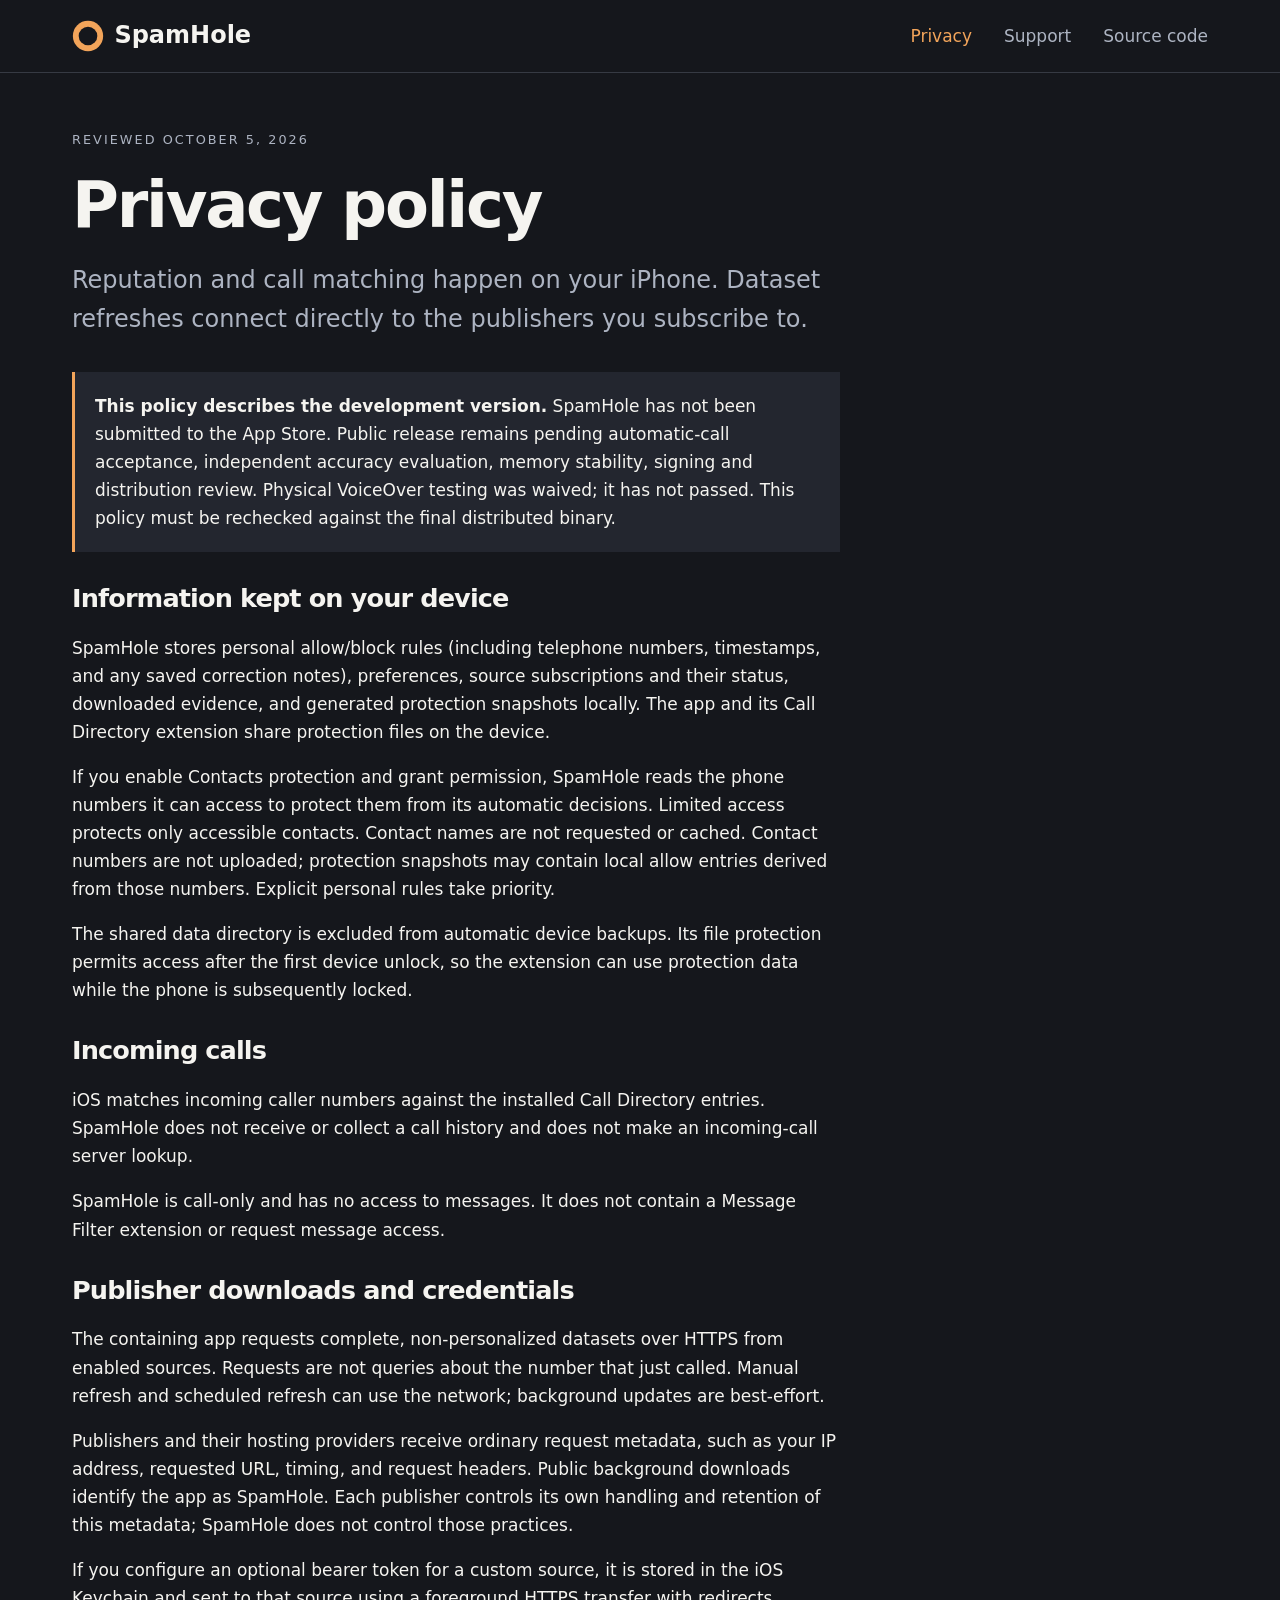
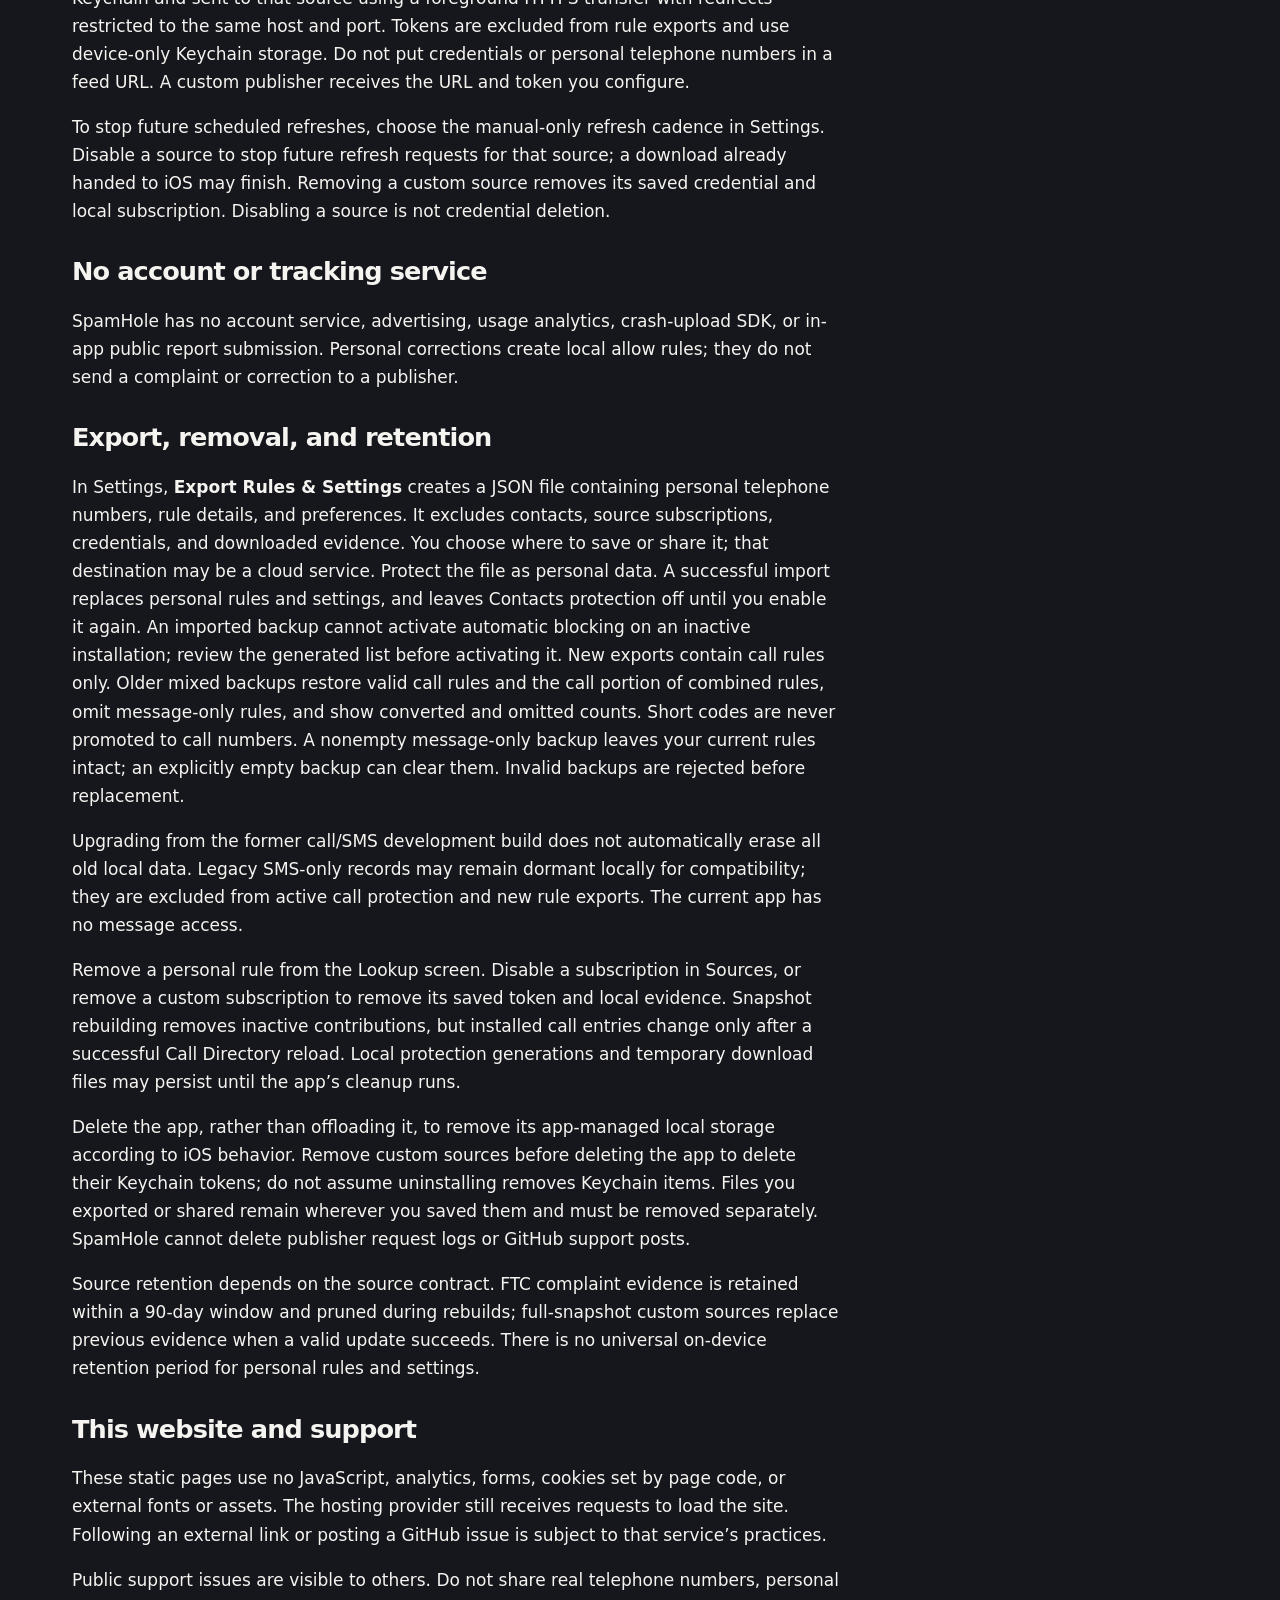
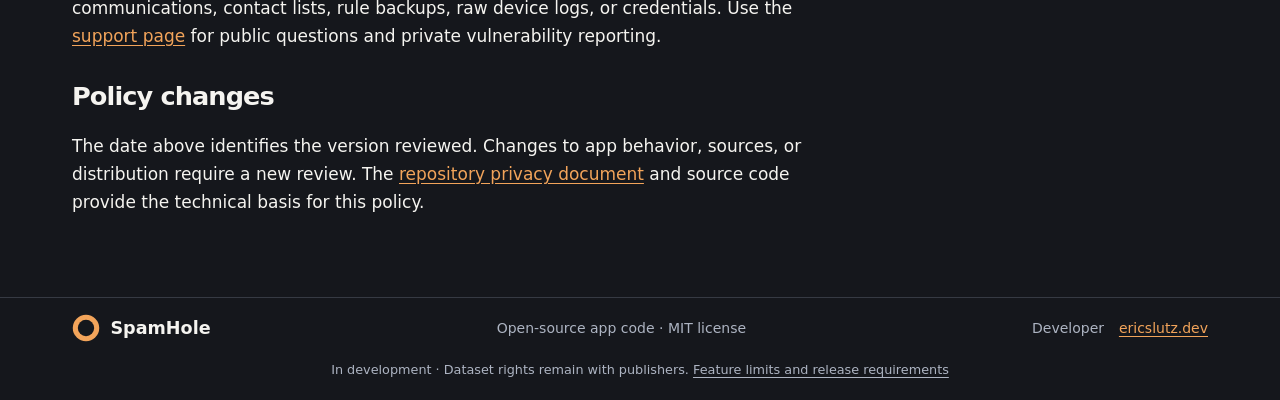
==== commit 7ffccb43: "Add activation review and validate automatic blocking policies" ====
--- a/docs/site/privacy.html
+++ b/docs/site/privacy.html
@@ -14,15 +14,15 @@
         <nav aria-label="Main navigation"><a href="privacy.html" aria-current="page">Privacy</a><a href="support.html">Support</a><a href="https://github.com/eslutz/SpamHole">Source code</a></nav>
     </div></header>
     <main id="main" class="wrap"><div class="content">
-        <p class="eyebrow">Reviewed October 4, 2026</p>
+        <p class="eyebrow">Reviewed October 5, 2026</p>
         <h1>Privacy policy</h1>
         <p class="lead">Reputation and call matching happen on your iPhone. Dataset refreshes connect directly to the publishers you subscribe to.</p>
-        <div class="notice"><p><strong>This policy describes the development version.</strong> SpamHole has not been submitted to the App Store. Public release remains pending physical-call acceptance, VoiceOver, signing and distribution review. This policy must be rechecked against the final distributed binary.</p></div>
+        <div class="notice"><p><strong>This policy describes the development version.</strong> SpamHole has not been submitted to the App Store. Public release remains pending automatic-call acceptance, independent accuracy evaluation, memory stability, signing and distribution review. Physical VoiceOver testing was waived; it has not passed. This policy must be rechecked against the final distributed binary.</p></div>
         <section><h2>Information kept on your device</h2><p>SpamHole stores personal allow/block rules (including telephone numbers, timestamps, and any saved correction notes), preferences, source subscriptions and their status, downloaded evidence, and generated protection snapshots locally. The app and its Call Directory extension share protection files on the device.</p><p>If you enable Contacts protection and grant permission, SpamHole reads the phone numbers it can access to protect them from its automatic decisions. Limited access protects only accessible contacts. Contact names are not requested or cached. Contact numbers are not uploaded; protection snapshots may contain local allow entries derived from those numbers. Explicit personal rules take priority.</p><p>The shared data directory is excluded from automatic device backups. Its file protection permits access after the first device unlock, so the extension can use protection data while the phone is subsequently locked.</p></section>
         <section><h2>Incoming calls</h2><p>iOS matches incoming caller numbers against the installed Call Directory entries. SpamHole does not receive or collect a call history and does not make an incoming-call server lookup.</p><p>SpamHole is call-only and has no access to messages. It does not contain a Message Filter extension or request message access.</p></section>
         <section><h2>Publisher downloads and credentials</h2><p>The containing app requests complete, non-personalized datasets over HTTPS from enabled sources. Requests are not queries about the number that just called. Manual refresh and scheduled refresh can use the network; background updates are best-effort.</p><p>Publishers and their hosting providers receive ordinary request metadata, such as your IP address, requested URL, timing, and request headers. Public background downloads identify the app as SpamHole. Each publisher controls its own handling and retention of this metadata; SpamHole does not control those practices.</p><p>If you configure an optional bearer token for a custom source, it is stored in the iOS Keychain and sent to that source using a foreground HTTPS transfer with redirects restricted to the same host and port. Tokens are excluded from rule exports and use device-only Keychain storage. Do not put credentials or personal telephone numbers in a feed URL. A custom publisher receives the URL and token you configure.</p><p>To stop future scheduled refreshes, choose the manual-only refresh cadence in Settings. Disable a source to stop future refresh requests for that source; a download already handed to iOS may finish. Removing a custom source removes its saved credential and local subscription. Disabling a source is not credential deletion.</p></section>
         <section><h2>No account or tracking service</h2><p>SpamHole has no account service, advertising, usage analytics, crash-upload SDK, or in-app public report submission. Personal corrections create local allow rules; they do not send a complaint or correction to a publisher.</p></section>
-        <section><h2>Export, removal, and retention</h2><p>In Settings, <strong>Export Rules &amp; Settings</strong> creates a JSON file containing personal telephone numbers, rule details, and preferences. It excludes contacts, source subscriptions, credentials, and downloaded evidence. You choose where to save or share it; that destination may be a cloud service. Protect the file as personal data. A successful import replaces personal rules and settings, and leaves Contacts protection off until you enable it again. New exports contain call rules only. Older mixed backups restore valid call rules and the call portion of combined rules, omit message-only rules, and show converted and omitted counts. Short codes are never promoted to call numbers. A nonempty message-only backup leaves your current rules intact; an explicitly empty backup can clear them. Invalid backups are rejected before replacement.</p><p>Upgrading from the former call/SMS development build does not automatically erase all old local data. Legacy SMS-only records may remain dormant locally for compatibility; they are excluded from active call protection and new rule exports. The current app has no message access.</p><p>Remove a personal rule from the Lookup screen. Disable a subscription in Sources, or remove a custom subscription to remove its saved token and local evidence. Snapshot rebuilding removes inactive contributions, but installed call entries change only after a successful Call Directory reload. Local protection generations and temporary download files may persist until the app’s cleanup runs.</p><p>Delete the app, rather than offloading it, to remove its app-managed local storage according to iOS behavior. Remove custom sources before deleting the app to delete their Keychain tokens; do not assume uninstalling removes Keychain items. Files you exported or shared remain wherever you saved them and must be removed separately. SpamHole cannot delete publisher request logs or GitHub support posts.</p><p>Source retention depends on the source contract. FTC complaint evidence is retained within a 90-day window and pruned during rebuilds; full-snapshot custom sources replace previous evidence when a valid update succeeds. There is no universal on-device retention period for personal rules and settings.</p></section>
+        <section><h2>Export, removal, and retention</h2><p>In Settings, <strong>Export Rules &amp; Settings</strong> creates a JSON file containing personal telephone numbers, rule details, and preferences. It excludes contacts, source subscriptions, credentials, and downloaded evidence. You choose where to save or share it; that destination may be a cloud service. Protect the file as personal data. A successful import replaces personal rules and settings, and leaves Contacts protection off until you enable it again. An imported backup cannot activate automatic blocking on an inactive installation; review the generated list before activating it. New exports contain call rules only. Older mixed backups restore valid call rules and the call portion of combined rules, omit message-only rules, and show converted and omitted counts. Short codes are never promoted to call numbers. A nonempty message-only backup leaves your current rules intact; an explicitly empty backup can clear them. Invalid backups are rejected before replacement.</p><p>Upgrading from the former call/SMS development build does not automatically erase all old local data. Legacy SMS-only records may remain dormant locally for compatibility; they are excluded from active call protection and new rule exports. The current app has no message access.</p><p>Remove a personal rule from the Lookup screen. Disable a subscription in Sources, or remove a custom subscription to remove its saved token and local evidence. Snapshot rebuilding removes inactive contributions, but installed call entries change only after a successful Call Directory reload. Local protection generations and temporary download files may persist until the app’s cleanup runs.</p><p>Delete the app, rather than offloading it, to remove its app-managed local storage according to iOS behavior. Remove custom sources before deleting the app to delete their Keychain tokens; do not assume uninstalling removes Keychain items. Files you exported or shared remain wherever you saved them and must be removed separately. SpamHole cannot delete publisher request logs or GitHub support posts.</p><p>Source retention depends on the source contract. FTC complaint evidence is retained within a 90-day window and pruned during rebuilds; full-snapshot custom sources replace previous evidence when a valid update succeeds. There is no universal on-device retention period for personal rules and settings.</p></section>
         <section><h2>This website and support</h2><p>These static pages use no JavaScript, analytics, forms, cookies set by page code, or external fonts or assets. The hosting provider still receives requests to load the site. Following an external link or posting a GitHub issue is subject to that service’s practices.</p><p>Public support issues are visible to others. Do not share real telephone numbers, personal communications, contact lists, rule backups, raw device logs, or credentials. Use the <a href="support.html">support page</a> for public questions and private vulnerability reporting.</p></section>
         <section><h2>Policy changes</h2><p>The date above identifies the version reviewed. Changes to app behavior, sources, or distribution require a new review. The <a href="https://github.com/eslutz/SpamHole/blob/main/docs/privacy.md">repository privacy document</a> and source code provide the technical basis for this policy.</p></section>
     </div></main>
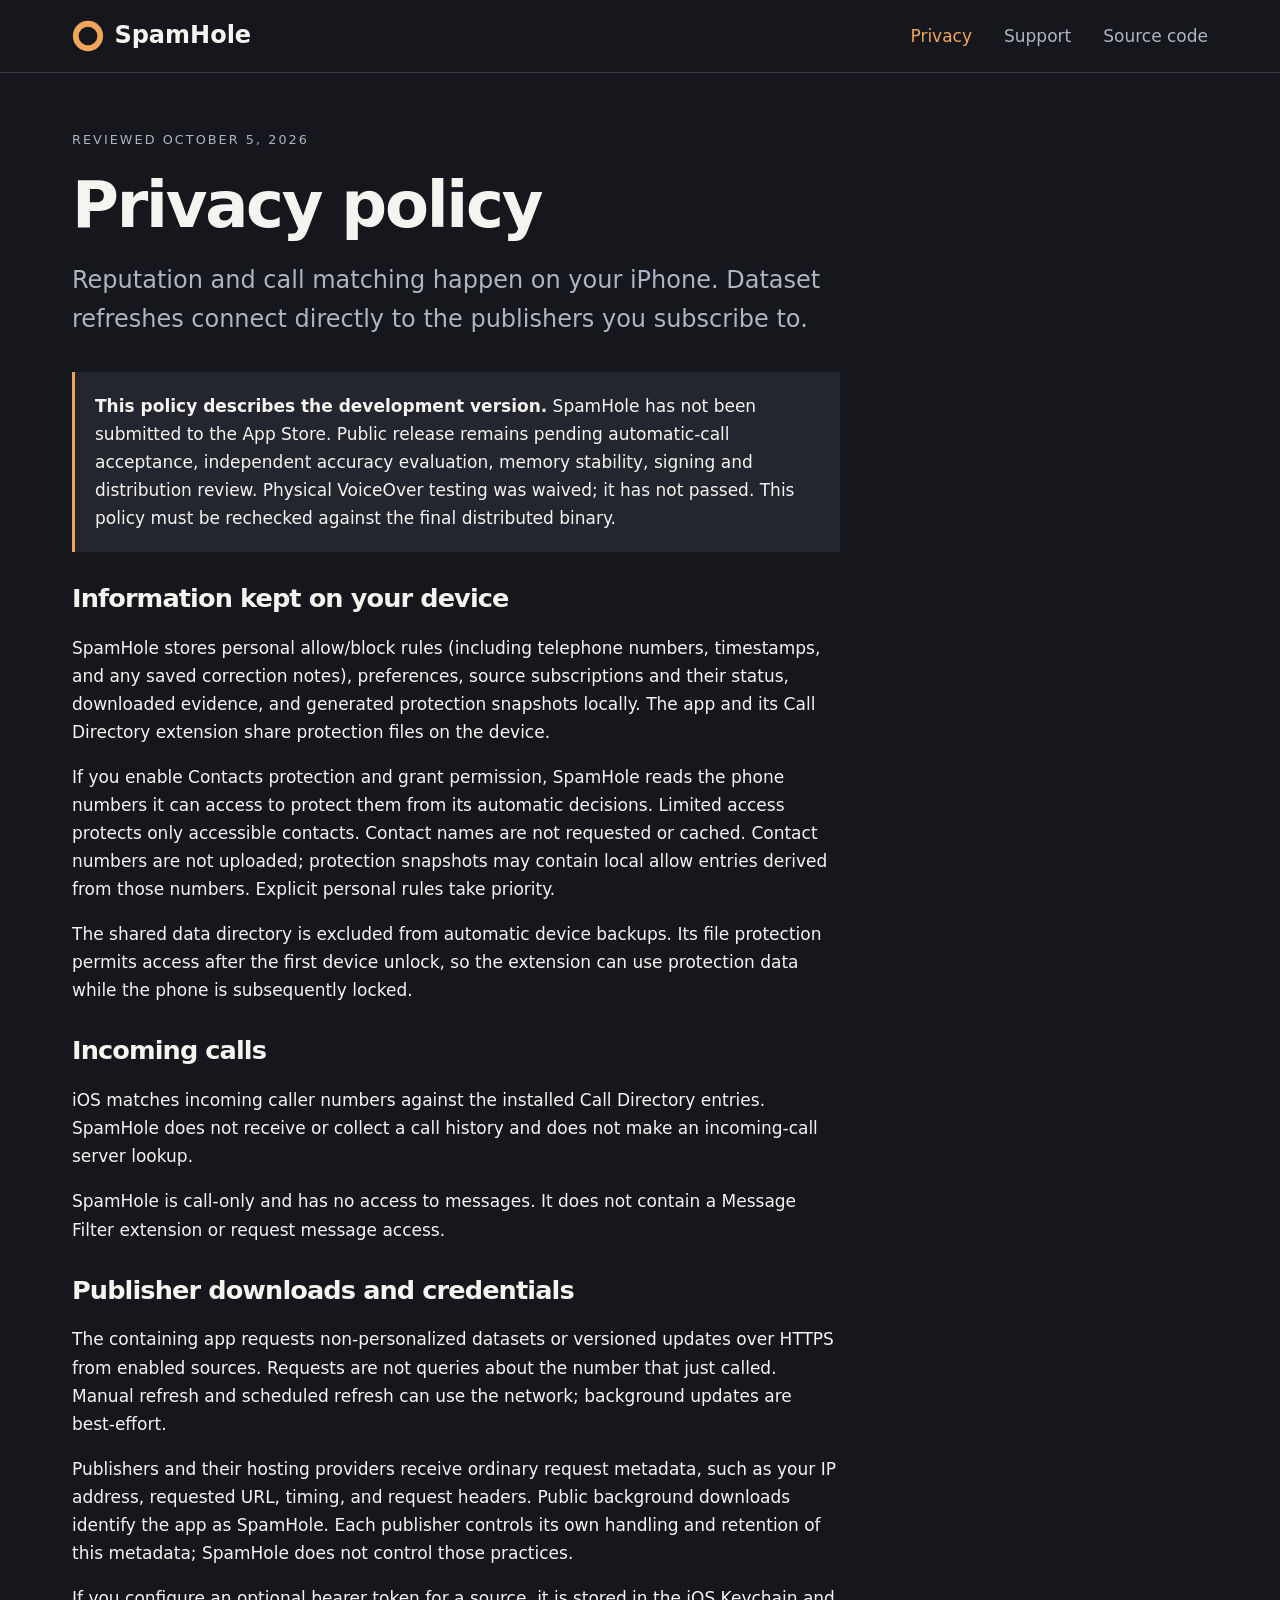
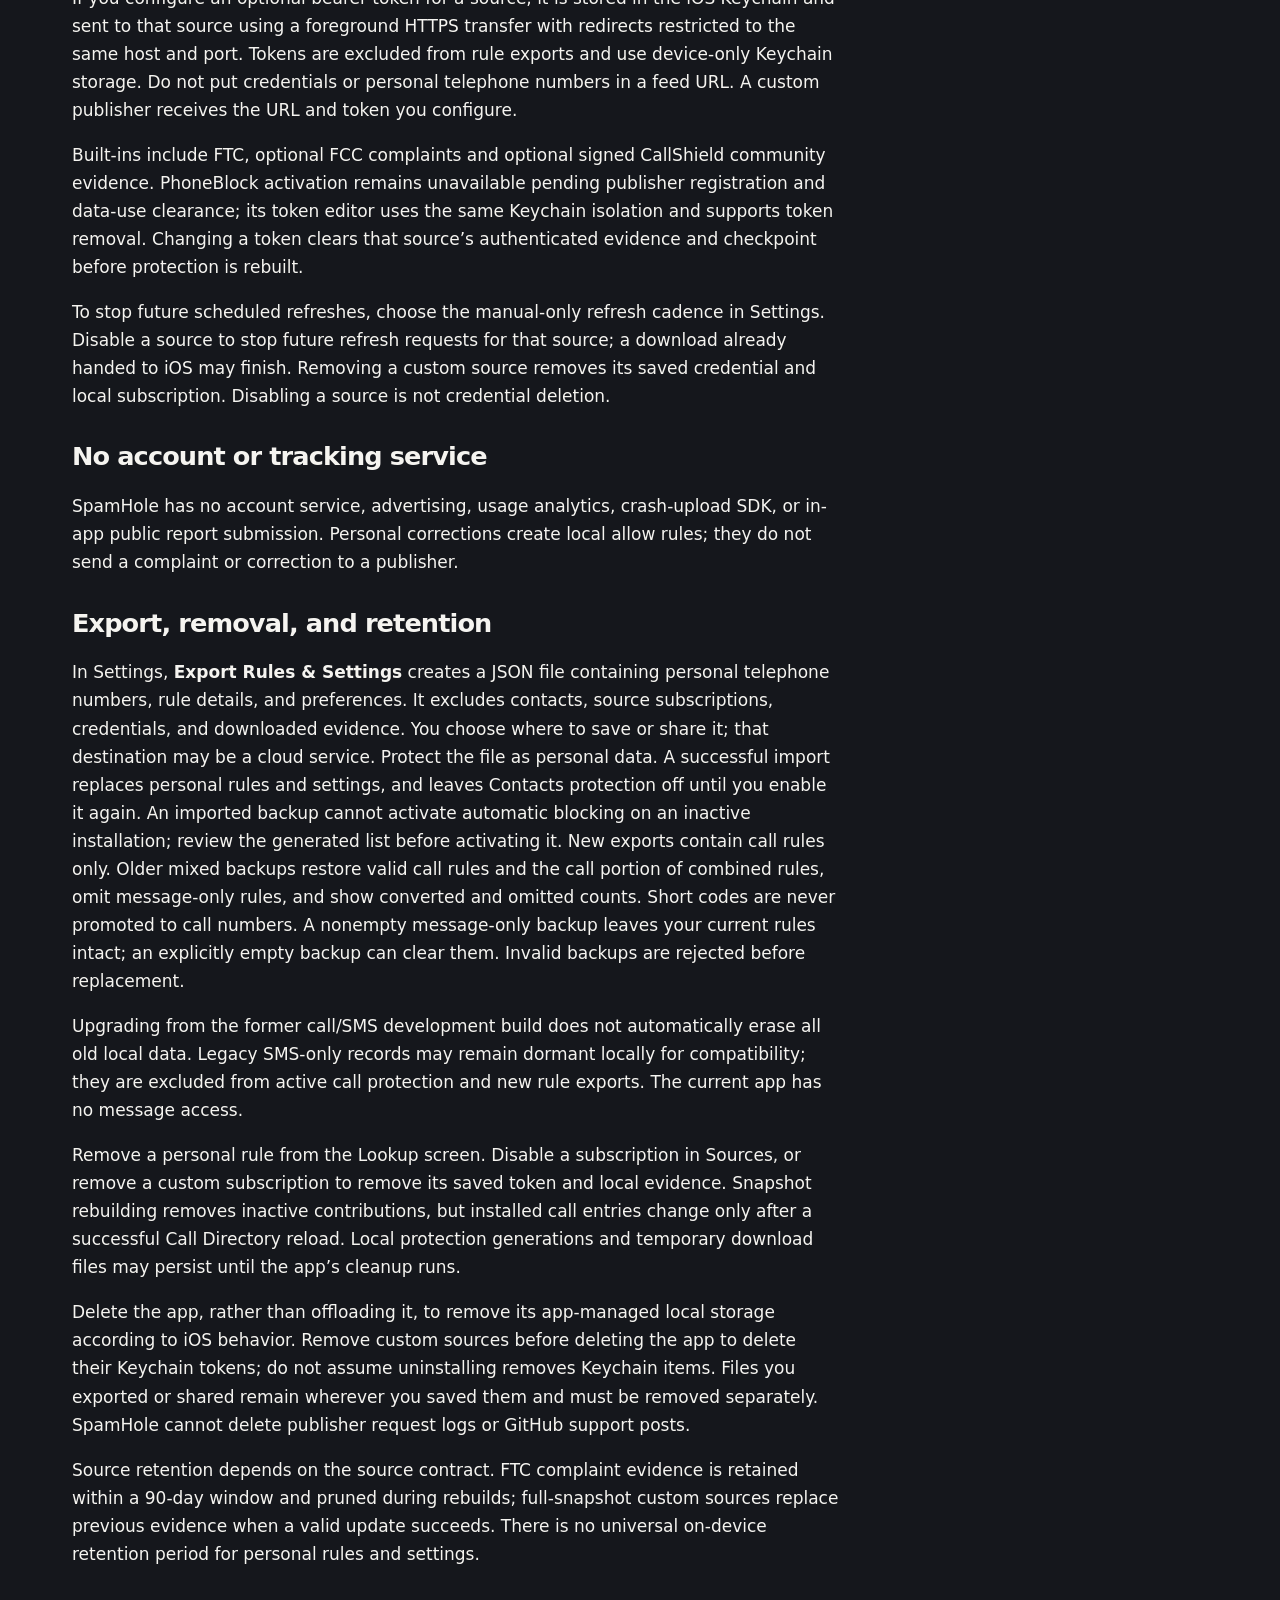
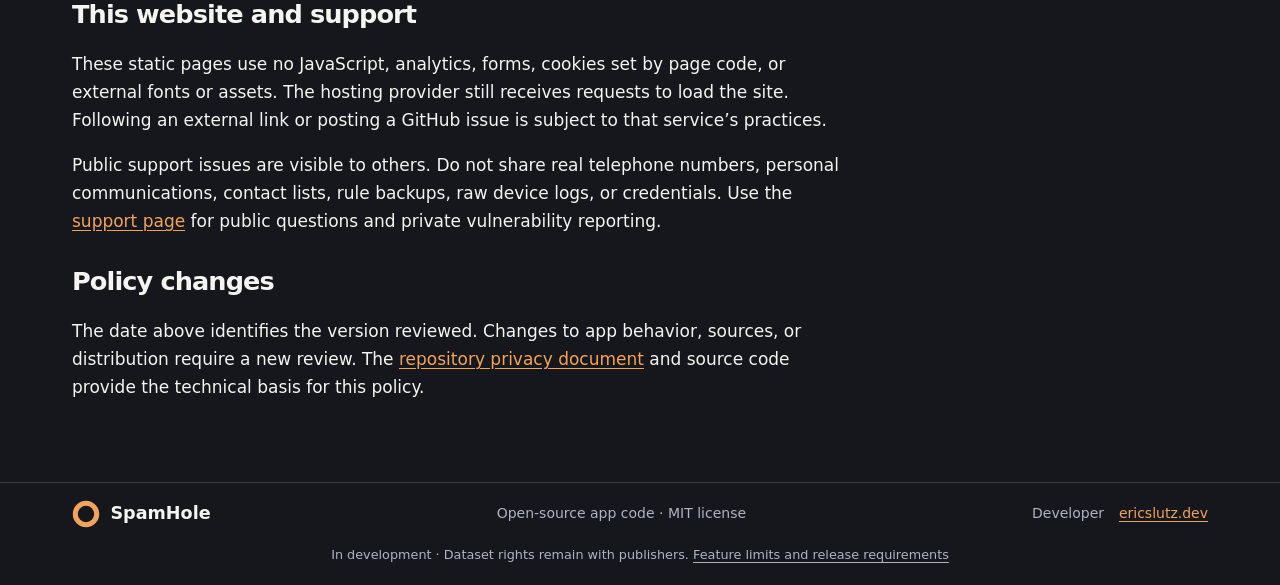
==== commit 1b342f49: "Integrate normalized FCC and community call reputation sources" ====
--- a/docs/site/privacy.html
+++ b/docs/site/privacy.html
@@ -20,7 +20,7 @@
         <div class="notice"><p><strong>This policy describes the development version.</strong> SpamHole has not been submitted to the App Store. Public release remains pending automatic-call acceptance, independent accuracy evaluation, memory stability, signing and distribution review. Physical VoiceOver testing was waived; it has not passed. This policy must be rechecked against the final distributed binary.</p></div>
         <section><h2>Information kept on your device</h2><p>SpamHole stores personal allow/block rules (including telephone numbers, timestamps, and any saved correction notes), preferences, source subscriptions and their status, downloaded evidence, and generated protection snapshots locally. The app and its Call Directory extension share protection files on the device.</p><p>If you enable Contacts protection and grant permission, SpamHole reads the phone numbers it can access to protect them from its automatic decisions. Limited access protects only accessible contacts. Contact names are not requested or cached. Contact numbers are not uploaded; protection snapshots may contain local allow entries derived from those numbers. Explicit personal rules take priority.</p><p>The shared data directory is excluded from automatic device backups. Its file protection permits access after the first device unlock, so the extension can use protection data while the phone is subsequently locked.</p></section>
         <section><h2>Incoming calls</h2><p>iOS matches incoming caller numbers against the installed Call Directory entries. SpamHole does not receive or collect a call history and does not make an incoming-call server lookup.</p><p>SpamHole is call-only and has no access to messages. It does not contain a Message Filter extension or request message access.</p></section>
-        <section><h2>Publisher downloads and credentials</h2><p>The containing app requests complete, non-personalized datasets over HTTPS from enabled sources. Requests are not queries about the number that just called. Manual refresh and scheduled refresh can use the network; background updates are best-effort.</p><p>Publishers and their hosting providers receive ordinary request metadata, such as your IP address, requested URL, timing, and request headers. Public background downloads identify the app as SpamHole. Each publisher controls its own handling and retention of this metadata; SpamHole does not control those practices.</p><p>If you configure an optional bearer token for a custom source, it is stored in the iOS Keychain and sent to that source using a foreground HTTPS transfer with redirects restricted to the same host and port. Tokens are excluded from rule exports and use device-only Keychain storage. Do not put credentials or personal telephone numbers in a feed URL. A custom publisher receives the URL and token you configure.</p><p>To stop future scheduled refreshes, choose the manual-only refresh cadence in Settings. Disable a source to stop future refresh requests for that source; a download already handed to iOS may finish. Removing a custom source removes its saved credential and local subscription. Disabling a source is not credential deletion.</p></section>
+        <section><h2>Publisher downloads and credentials</h2><p>The containing app requests non-personalized datasets or versioned updates over HTTPS from enabled sources. Requests are not queries about the number that just called. Manual refresh and scheduled refresh can use the network; background updates are best-effort.</p><p>Publishers and their hosting providers receive ordinary request metadata, such as your IP address, requested URL, timing, and request headers. Public background downloads identify the app as SpamHole. Each publisher controls its own handling and retention of this metadata; SpamHole does not control those practices.</p><p>If you configure an optional bearer token for a source, it is stored in the iOS Keychain and sent to that source using a foreground HTTPS transfer with redirects restricted to the same host and port. Tokens are excluded from rule exports and use device-only Keychain storage. Do not put credentials or personal telephone numbers in a feed URL. A custom publisher receives the URL and token you configure.</p><p>Built-ins include FTC, optional FCC complaints and optional signed CallShield community evidence. PhoneBlock activation remains unavailable pending publisher registration and data-use clearance; its token editor uses the same Keychain isolation and supports token removal. Changing a token clears that source’s authenticated evidence and checkpoint before protection is rebuilt.</p><p>To stop future scheduled refreshes, choose the manual-only refresh cadence in Settings. Disable a source to stop future refresh requests for that source; a download already handed to iOS may finish. Removing a custom source removes its saved credential and local subscription. Disabling a source is not credential deletion.</p></section>
         <section><h2>No account or tracking service</h2><p>SpamHole has no account service, advertising, usage analytics, crash-upload SDK, or in-app public report submission. Personal corrections create local allow rules; they do not send a complaint or correction to a publisher.</p></section>
         <section><h2>Export, removal, and retention</h2><p>In Settings, <strong>Export Rules &amp; Settings</strong> creates a JSON file containing personal telephone numbers, rule details, and preferences. It excludes contacts, source subscriptions, credentials, and downloaded evidence. You choose where to save or share it; that destination may be a cloud service. Protect the file as personal data. A successful import replaces personal rules and settings, and leaves Contacts protection off until you enable it again. An imported backup cannot activate automatic blocking on an inactive installation; review the generated list before activating it. New exports contain call rules only. Older mixed backups restore valid call rules and the call portion of combined rules, omit message-only rules, and show converted and omitted counts. Short codes are never promoted to call numbers. A nonempty message-only backup leaves your current rules intact; an explicitly empty backup can clear them. Invalid backups are rejected before replacement.</p><p>Upgrading from the former call/SMS development build does not automatically erase all old local data. Legacy SMS-only records may remain dormant locally for compatibility; they are excluded from active call protection and new rule exports. The current app has no message access.</p><p>Remove a personal rule from the Lookup screen. Disable a subscription in Sources, or remove a custom subscription to remove its saved token and local evidence. Snapshot rebuilding removes inactive contributions, but installed call entries change only after a successful Call Directory reload. Local protection generations and temporary download files may persist until the app’s cleanup runs.</p><p>Delete the app, rather than offloading it, to remove its app-managed local storage according to iOS behavior. Remove custom sources before deleting the app to delete their Keychain tokens; do not assume uninstalling removes Keychain items. Files you exported or shared remain wherever you saved them and must be removed separately. SpamHole cannot delete publisher request logs or GitHub support posts.</p><p>Source retention depends on the source contract. FTC complaint evidence is retained within a 90-day window and pruned during rebuilds; full-snapshot custom sources replace previous evidence when a valid update succeeds. There is no universal on-device retention period for personal rules and settings.</p></section>
         <section><h2>This website and support</h2><p>These static pages use no JavaScript, analytics, forms, cookies set by page code, or external fonts or assets. The hosting provider still receives requests to load the site. Following an external link or posting a GitHub issue is subject to that service’s practices.</p><p>Public support issues are visible to others. Do not share real telephone numbers, personal communications, contact lists, rule backups, raw device logs, or credentials. Use the <a href="support.html">support page</a> for public questions and private vulnerability reporting.</p></section>
